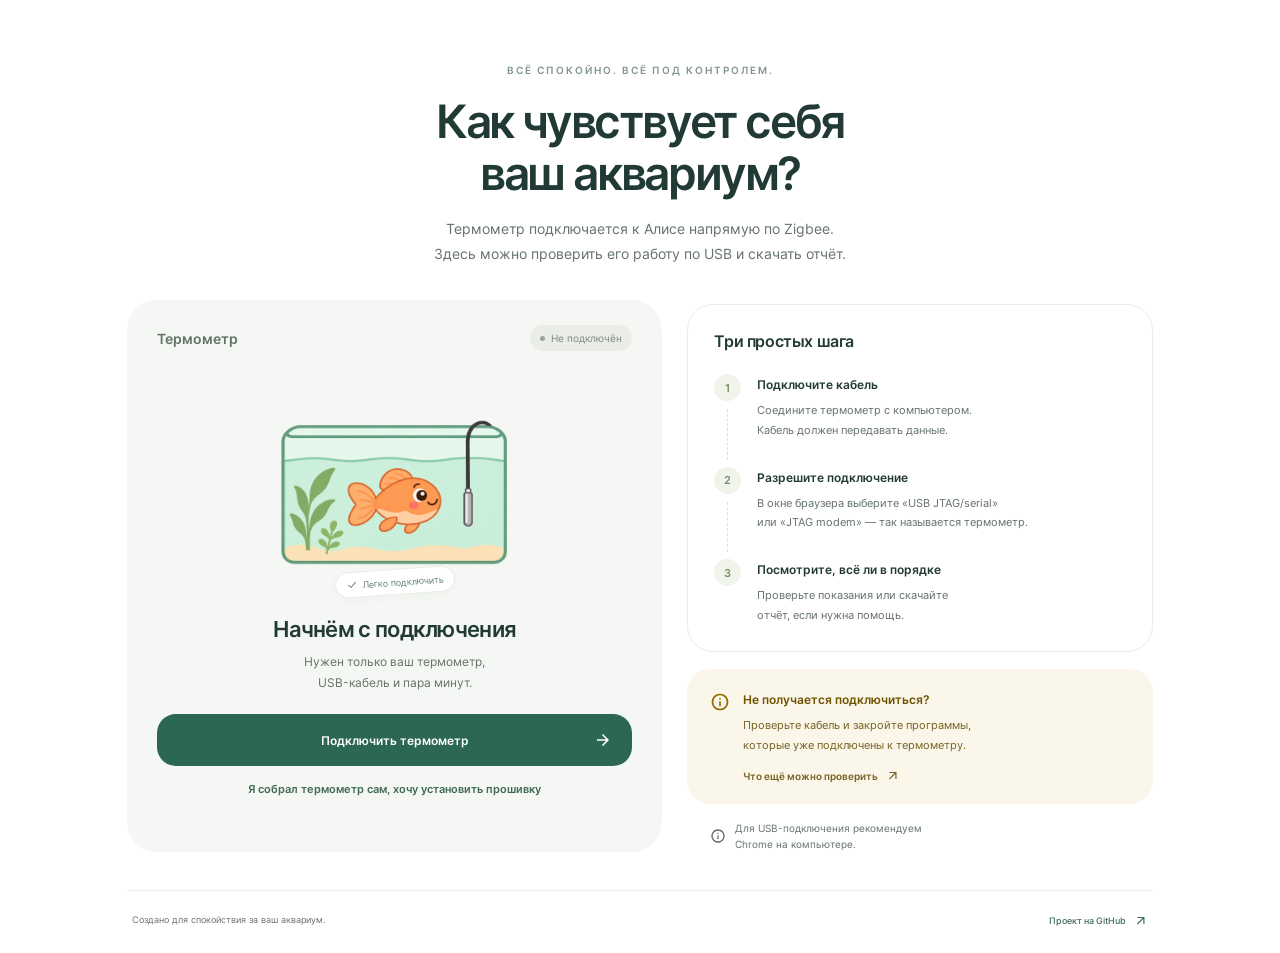
==== web/index.html @ 76255d21 "fix update detect" ====
<!doctype html>
<html lang="ru"><head><meta charset="utf-8"><meta name="viewport" content="width=device-width,initial-scale=1"><meta name="color-scheme" content="light"><title>Аквариум · Диагностика термометра</title><link rel="stylesheet" href="styles.css?v=connection-feedback-2"><link rel="icon" href="assets/favicon.svg" type="image/svg+xml"></head>
<body>
<svg class="symbols" aria-hidden="true" xmlns="http://www.w3.org/2000/svg"><defs><symbol id="check" viewBox="0 -960 960 960"><path d="M382-240 154-468l57-57 171 171 367-367 57 57-424 424Z"/></symbol><symbol id="arrow" viewBox="0 -960 960 960"><path d="m480-160-57-56 224-224H160v-80h487L423-744l57-56 320 320-320 320Z"/></symbol><symbol id="chevron" viewBox="0 -960 960 960"><path d="M504-480 320-664l56-56 240 240-240 240-56-56 184-184Z"/></symbol><symbol id="download" viewBox="0 -960 960 960"><path d="M480-320 280-520l56-58 104 104v-326h80v326l104-104 56 58-200 200ZM240-160q-33 0-56.5-23.5T160-240v-120h80v120h480v-120h80v120q0 33-23.5 56.5T720-160H240Z"/></symbol><symbol id="close" viewBox="0 -960 960 960"><path d="m256-200-56-56 224-224-224-224 56-56 224 224 224-224 56 56-224 224 224 224-56 56-224-224-224 224Z"/></symbol><symbol id="north-east" viewBox="0 -960 960 960"><path d="M256-240 200-296l384-384H240v-80h480v480h-80v-344L256-240Z"/></symbol><symbol id="info" viewBox="0 -960 960 960"><path d="M440-280h80v-240h-80v240Zm40-320q17 0 28.5-11.5T520-640q0-17-11.5-28.5T480-680q-17 0-28.5 11.5T440-640q0 17 11.5 28.5T480-600Zm0 520q-83 0-156-31.5T197-197q-54-54-85.5-127T80-480q0-83 31.5-156T197-763q54-54 127-85.5T480-880q83 0 156 31.5T763-763q54 54 85.5 127T880-480q0 83-31.5 156T763-197q-54 54-127 85.5T480-80Zm0-80q134 0 227-93t93-227q0-134-93-227t-227-93q-134 0-227 93t-93 227q0 134 93 227t227 93Zm0-320Z"/></symbol><symbol id="usb" viewBox="0 -960 960 960"><path d="M440-80v-212q-52-14-86-56t-34-96v-116h-40v-120h120v120h-40v116q0 36 22 64t58 40v-380h-80l120-160 120 160h-80v260q36-12 58-40t22-64v-36q-18-11-29-29t-11-39q0-33 23.5-56.5T640-728q33 0 56.5 23.5T720-648q0 21-11 39t-29 29v36q0 54-34 96t-86 56v312h-120Z"/></symbol><symbol id="usb-horizontal" viewBox="0 -960 960 960"><path d="M280-240q-33 0-56.5-23.5T200-320q0-22 11-40t29-29v-51H120v-80h120v-51q-18-11-29-29t-11-40q0-33 23.5-56.5T280-720q33 0 56.5 23.5T360-640q0 22-11 40t-29 29v51h240v-120H440v-80h160q17 0 28.5 11.5T640-680v160h120v-80l160 120-160 120v-80H440v120q0 17-11.5 28.5T400-280h-51q-11 18-29 29t-40 11Z"/></symbol></defs></svg>

<main>
<div class="intro"><div class="eyebrow">ВСЁ СПОКОЙНО. ВСЁ ПОД КОНТРОЛЕМ.</div><h1>Как чувствует себя<br>ваш аквариум?</h1><p>Термометр подключается к Алисе напрямую по Zigbee.<br class="desktop"> Здесь можно проверить его работу по USB и скачать отчёт.</p></div>
<div class="workspace">
<section class="device-card" aria-labelledby="card-title"><div class="card-top"><div class="device-heading"><span class="section-label" id="card-title">Термометр</span><button type="button" class="settings-trigger" id="settings-open" aria-label="Настройки термометра" title="Настройки термометра" hidden><svg xmlns="http://www.w3.org/2000/svg" viewBox="0 0 24 24" fill="currentColor" aria-hidden="true"><path d="M19.14 12.94c.04-.3.06-.61.06-.94s-.02-.64-.07-.94l2.03-1.58a.49.49 0 0 0 .12-.61l-1.92-3.32a.488.488 0 0 0-.59-.22l-2.39.96c-.5-.38-1.03-.7-1.62-.94L14.4 2.81a.484.484 0 0 0-.48-.41h-3.84c-.24 0-.43.17-.47.41l-.36 2.54c-.59.24-1.13.57-1.62.94l-2.39-.96c-.22-.08-.47 0-.59.22L2.74 8.87c-.12.21-.08.47.12.61l2.03 1.58c-.05.3-.09.62-.09.94s.02.64.07.94l-2.03 1.58a.49.49 0 0 0-.12.61l1.92 3.32c.12.22.37.29.59.22l2.39-.96c.5.38 1.03.7 1.62.94l.36 2.54c.05.24.24.41.48.41h3.84c.24 0 .44-.17.47-.41l.36-2.54c.59-.24 1.13-.56 1.62-.94l2.39.96c.22.08.47 0 .59-.22l1.92-3.32c.12-.22.07-.47-.12-.61l-2.01-1.58zM12 15.6c-1.98 0-3.6-1.62-3.6-3.6s1.62-3.6 3.6-3.6 3.6 1.62 3.6 3.6-1.62 3.6-3.6 3.6z"/></svg></button></div><span class="status-pill" id="status-pill"><i></i><span>Не подключён</span></span></div>
<div id="disconnected-view"><div class="aquarium-art" aria-hidden="true"><img class="aquarium-image" src="assets/aquarium-illustration-flat.png" alt="" width="1536" height="1024"><span class="art-tag"><svg><use href="#check"/></svg> Легко подключить</span></div><h2>Начнём с подключения</h2><p class="card-description">Нужен только ваш термометр,<br>USB-кабель и пара минут.</p><button class="primary" id="connect"><span>Подключить термометр</span><svg class="arrow"><use href="#arrow"/></svg></button><button class="text-button install-entry" id="install-open" type="button">Я собрал термометр сам, хочу установить прошивку</button></div>
<div id="connected-view" hidden><div class="reading"><span class="reading-label">Температура воды</span><div class="temperature"><span id="temperature">—</span><span class="unit">°C</span></div><span class="reading-caption" id="reading-caption">Последнее измерение · только что</span></div><div class="health-box" id="health-box"><span class="health-icon"><svg><use href="#check"/></svg></span><div><strong id="health-title">Термометр работает нормально</strong><p id="health-text">Щуп передаёт показания без ошибок.</p></div></div><div class="metrics"><div><span>Время работы</span><strong id="uptime">—</strong></div><div><span>Версия прошивки</span><div class="firmware-inline"><strong id="firmware">—</strong><span id="update-card" hidden><span class="firmware-divider" aria-hidden="true">·</span><button type="button" id="update-open">Обновить</button></span></div></div><div><span>Ошибки чтения</span><strong id="error-count">0</strong></div></div><button class="primary report" id="download"><svg><use href="#download"/></svg>Скачать отчёт для поддержки</button><button class="disconnect" id="disconnect">Отключить термометр</button></div>
</section>
<aside><section class="guide"><div class="guide-head"><h2>Три простых шага</h2></div><ol><li><span class="step">1</span><div><h3>Подключите кабель</h3><p>Соедините термометр с компьютером.<br>Кабель должен передавать данные.</p></div></li><li><span class="step">2</span><div><h3>Разрешите подключение</h3><p>В окне браузера выберите «USB JTAG/serial»<br>или «JTAG modem» — так называется термометр.</p></div></li><li><span class="step">3</span><div><h3>Посмотрите, всё ли в порядке</h3><p>Проверьте показания или скачайте<br>отчёт, если нужна помощь.</p></div></li></ol></section>
<section class="help-card browser-error" id="browser-error" role="alert" hidden><span class="help-symbol"><svg aria-hidden="true"><use href="#info"/></svg></span><div><h3>USB-подключение недоступно</h3><p>Этот браузер не поддерживает USB-подключение на этой странице. Рекомендуем использовать Chrome.</p></div></section><section class="help-card"><span class="help-symbol"><svg aria-hidden="true"><use href="#info"/></svg></span><div><h3>Не получается подключиться?</h3><p>Проверьте кабель и закройте программы,<br>которые уже подключены к термометру.</p><button class="text-button" id="help">Что ещё можно проверить <svg aria-hidden="true"><use href="#north-east"/></svg></button></div></section><div class="browser-note"><svg><use href="#info"/></svg><p>Для USB-подключения рекомендуем<br>Chrome на компьютере.</p></div></aside>
</div>
<details class="technical" id="technical" hidden><summary><svg><use href="#chevron"/></svg><span>Технические подробности</span><span class="summary-meta">Журнал и сведения об устройстве</span></summary><div class="technical-body"><div class="log-header"><span>Последние события</span><button id="clear-log">Очистить экран</button></div><pre id="log" tabindex="0">Подключите термометр, чтобы увидеть события.</pre><p>В памяти термометра хранятся последние 64 события. После перезапуска журнал очищается.</p></div></details>

<dialog id="install-dialog" class="settings-dialog flash-dialog" aria-labelledby="install-title"><header class="flash-header"><button type="button" id="install-close" class="settings-close" aria-label="Закрыть">×</button><h2 id="install-title">Установка прошивки</h2></header><section class="install-body"><p id="install-explanation"></p><select hidden id="install-mode"><option value="update">Обновить термометр</option><option value="initial">Первая установка</option></select><div id="install-warning" hidden><figure class="flash-wiring"><figcaption><span>01</span><div><h3>Проверьте подключение</h3><p>USB-разъём сверху. Показаны контакты, которые использует проект.</p></div></figcaption><img class="wiring-preview" src="assets/wiring-install.svg?v=2" alt="ESP32-C6 SuperMini: DS18B20 DATA к GPIO4, VDD к 3V3, GND к GND; резистор 4,7 кОм между DATA и 3V3. Встроенные индикаторы: синий GPIO15, RGB GPIO8. BOOT GPIO9."><p class="wiring-caption">Индикаторы уже находятся на плате — подключать их отдельно не нужно.</p></figure><section class="flash-confirm"><div class="flash-section-title"><span>02</span><h3>Всё готово к установке?</h3></div><div class="install-checklist"><label><input type="checkbox" class="assembly-check"><span><strong>Подходящая плата</strong><small>ESP32-C6 SuperMini · синий GPIO15 · RGB GPIO8 · BOOT GPIO9</small></span></label><label><input type="checkbox" class="assembly-check"><span><strong>Щуп подключён по схеме</strong><small>Питание 3,3 В, общий GND и данные на GPIO4</small></span></label><label><input type="checkbox" class="assembly-check"><span><strong>Резистор на месте</strong><small>4,7 кОм между DATA и 3V3</small></span></label></div><label class="flash-consent"><input id="install-consent" type="checkbox"><span><strong>Разрешаю очистить плату</strong><small>Прежняя прошивка, настройки и Zigbee-привязка будут удалены.</small></span></label></section></div><section class="flash-process" aria-label="Ход установки"><div class="flash-process-top"><span class="flash-process-icon" aria-hidden="true">↗</span><h3>Подключение и запись</h3><span id="install-percent">0%</span></div><progress id="install-progress" max="100" value="0"></progress><p id="install-status" role="status" aria-live="polite">Выберите плату в следующем окне. Во время записи не отключайте USB.</p></section><details class="flash-help"><summary>Плата не подключается?</summary><p>Нужен USB-кабель с передачей данных. Закройте монитор VS Code. Если плата не отвечает, удерживайте BOOT, нажмите и отпустите RESET, отпустите BOOT и повторите подключение.</p></details></section><div class="flash-actions"><span>USB · ESP32-C6</span><button class="primary" id="install-start">Выбрать плату и продолжить</button></div></dialog></main>
<footer><span>Создано для спокойствия за ваш аквариум.</span><a class="footer-github" href="https://github.com/rualone/alice-zigbee-aquarium-thermometer-esp32-c6" target="_blank" rel="noopener noreferrer">Проект на GitHub <svg aria-hidden="true"><use href="#north-east"/></svg></a></footer>
<dialog id="settings-panel" class="settings-dialog" aria-labelledby="settings-title"><button type="button" class="settings-close" id="settings-close" aria-label="Закрыть настройки">×</button><h2 id="settings-title">Настройки термометра</h2><p class="settings-intro">Настройки сохраняются после отключения питания и обновления прошивки</p><form id="settings-form"><div class="settings-grid">
<label class="brightness-field">Яркость индикатора<input id="setting-brightness" type="range" min="0" max="4" step="1" value="1" aria-describedby="brightness-description"><output id="brightness-description" for="setting-brightness">Минимальная</output><small>Уровень яркости цветного индикатора на плате.</small></label>
<label class="setting-slider">Интервал измерений<input id="setting-sample" type="range" min="0" max="4" step="1" value="1" aria-describedby="sample-description"><output id="sample-description" for="setting-sample">—</output><small>Как часто термометр проверяет температуру воды.</small></label>
<label class="setting-slider">Период отправки<input id="setting-report" type="range" min="0" max="3" step="1" value="1" aria-describedby="report-description"><output id="report-description" for="setting-report">—</output><small>Даже если температура не меняется.</small></label>
<label class="setting-slider">Порог изменения<input id="setting-delta" type="range" min="0" max="3" step="1" value="1" aria-describedby="delta-description"><output id="delta-description" for="setting-delta">—</output><small>Отправлять раньше, если вода нагрелась или остыла на это значение.</small></label>
<section class="calibration" id="calibration" hidden aria-labelledby="calibration-title"><h3 id="calibration-title">Контрольная температура</h3><div class="calibration-stepper"><button type="button" id="calibration-minus" aria-label="Уменьшить на 0,1 градуса">−</button><output id="calibration-reference" aria-live="polite">—</output><button type="button" id="calibration-plus" aria-label="Увеличить на 0,1 градуса">+</button></div><output id="calibration-offset" aria-live="polite">0,0 °C</output><p class="calibration-description">Укажите показание контрольного термометра. Поправка рассчитывается автоматически.</p><p id="calibration-unavailable" hidden>Нет свежего показания щупа. Закройте настройки и откройте их после восстановления измерений.</p></section></div><button class="primary" id="settings-save" type="submit">Сохранить настройки</button></form></dialog>
<dialog id="help-dialog"><button class="dialog-close" aria-label="Закрыть"><svg aria-hidden="true"><use href="#close"/></svg></button><span class="small-icon"><svg><use href="#usb"/></svg></span><h2>Если термометр не находится</h2><p>Подключение доступно в поддерживаемом браузере по USB. Потребуется прошивка с USB-диагностикой. Разрешите доступ только к своему термометру.</p><ol><li>Используйте кабель с передачей данных.</li><li>Закройте монитор порта в VS Code и другие программы диагностики.</li><li>Попробуйте Chrome на компьютере и другой USB-порт.</li></ol><button class="primary dialog-done">Понятно</button></dialog>
<div id="toast" class="toast" role="status" aria-live="polite"></div><script type="module" src="app.js?v=release-04-update-check-1"></script><script type="module" src="installer.js?v=release-04"></script></body></html>
---- web/styles.css ----
@font-face {
  font-family:Inter;
  src:url(assets/fonts/Inter-Regular.otf) format("opentype");
  font-style:normal;
  font-weight:400;
  font-display:swap;
}
@font-face {
  font-family:Inter;
  src:url(assets/fonts/Inter-Medium.otf) format("opentype");
  font-style:normal;
  font-weight:500;
  font-display:swap;
}
@font-face {
  font-family:Inter;
  src:url(assets/fonts/Inter-SemiBold.otf) format("opentype");
  font-style:normal;
  font-weight:600;
  font-display:swap;
}
@font-face {
  font-family:Inter;
  src:url(assets/fonts/Inter-Bold.otf) format("opentype");
  font-style:normal;
  font-weight:700;
  font-display:swap;
}
* {
  box-sizing:border-box;
}
body {
  margin:0;
  background:#fff;
  color:#213a36;
  font-family:Inter,Arial,sans-serif;
  -webkit-font-smoothing:antialiased;
}
button,a {
  -webkit-tap-highlight-color:transparent;
}
button {
  font:inherit;
  cursor:pointer;
}
button:focus-visible,a:focus-visible,summary:focus-visible {
  outline:3px solid #d39b48;
  outline-offset:5px;
}
a {
  color:inherit;
  text-decoration:none;
}
svg {
  width:24px;
  height:24px;
  fill:none;
  stroke:currentColor;
  stroke-width:1.7;
  stroke-linecap:round;
  stroke-linejoin:round;
}
.symbols {
  position:absolute;
  width:0;
  height:0;
  overflow:hidden;
}
main {
  max-width:1090px;
  padding:0 32px;
  margin:0 auto;
}
.intro {
  padding:36px 0 34px;
  text-align:center;
}
.eyebrow {
  font-size:10px;
  letter-spacing:2px;
  font-weight:600;
  color:#81978b;
}
h1 {
  font-size:46px;
  line-height:1.13;
  letter-spacing:-2.2px;
  font-weight:600;
  margin:20px 0 16px;
}
.intro>p {
  font-size:14px;
  color:#7c8881;
  line-height:1.8;
  margin:0;
}
.workspace {
  display:grid;
  grid-template-columns:1.15fr 1fr;
  gap:25px;
}
.device-card {
  background:#f5f7f4;
  border-radius:30px;
  padding:25px 30px 22px;
  min-height:483px;
  position:relative;
}
.card-top {
  display:flex;
  align-items:center;
  justify-content:space-between;
  gap:10px;
}
.section-label {
  font-size:9px;
  letter-spacing:1.6px;
  font-weight:650;
  color:#7c8d81;
}
.status-pill {
  font-size:10px;
  display:flex;
  align-items:center;
  gap:6px;
  color:#7e897f;
  background:#e9ede6;
  padding:7px 10px;
  border-radius:20px;
  white-space:nowrap;
}
.status-pill i {
  width:5px;
  height:5px;
  border-radius:50%;
  background:#9ba596;
}
.status-pill.connected {
  background:#dfede3;
  color:#377453;
}
.status-pill.connected i {
  background:#4f9367;
}
.status-pill.error {
  background:#f6e3db;
  color:#9e5239;
}
.status-pill.error i {
  background:#bd694c;
}
.aquarium-art {
  height:207px;
  position:relative;
  display:grid;
  place-items:center;
  margin-top:3px;
}
.art-tag {
  position:absolute;
  bottom:4px;
  left:50%;
  transform:translateX(-50%) rotate(-4deg);
  background:white;
  border:1px solid #e8eee5;
  border-radius:30px;
  padding:6px 10px;
  display:flex;
  align-items:center;
  gap:5px;
  color:#62836c;
  font-size:9px;
  z-index:2;
  box-shadow:0 3px 10px #47604108;
}
.art-tag svg {
  width:12px;
  height:12px;
}
.device-card h2 {
  font-size:22px;
  letter-spacing:-.7px;
  margin:21px 0 9px;
  text-align:center;
  font-weight:600;
}
.card-description {
  text-align:center;
  font-size:12px;
  line-height:1.75;
  color:#899086;
  margin:0 0 21px;
}
.primary {
  border:0;
  background:#2c6655;
  color:#fff;
  border-radius:19px;
  width:100%;
  padding:17px 20px;
  display:flex;
  align-items:center;
  justify-content:center;
  gap:10px;
  font-size:12px;
  font-weight:550;
  min-height:52px;
  transition:background .2s,transform .2s;
}
.primary:hover {
  background:#204e40;
  transform:translateY(-1px);
}
.primary svg {
  width:18px;
  height:18px;
}
.primary .arrow {
  margin-left:auto;
}
.primary#connect {
  justify-content:flex-start;
}
.primary#connect>span {
  margin:auto;
}
.privacy-note {
  font-size:9px;
  text-align:center;
  color:#879184;
  display:flex;
  justify-content:center;
  align-items:center;
  gap:5px;
  margin:12px 0 0;
}
.privacy-note svg {
  width:12px;
  height:12px;
}
aside {
  padding-top:4px;
}
.guide {
  border:1px solid #e9ede7;
  border-radius:26px;
  padding:26px;
}
.guide-head {
  display:flex;
  align-items:center;
  gap:11px;
}
.small-icon {
  display:inline-grid;
  place-items:center;
  width:34px;
  height:34px;
  background:#eef3e9;
  border-radius:12px;
  color:#688261;
}
.small-icon svg {
  width:19px;
  height:19px;
}
.guide h2 {
  font-size:16px;
  font-weight:600;
  letter-spacing:-.4px;
  margin:0;
}
.guide ol {
  list-style:none;
  margin:23px 0 0;
  padding:0;
}
.guide li {
  display:flex;
  gap:16px;
  position:relative;
  padding-bottom:26px;
}
.guide li:last-child {
  padding-bottom:0;
}
.guide li:not(:last-child):after {
  content:"";
  position:absolute;
  left:13px;
  top:35px;
  bottom:7px;
  border-left:1px dashed #dce3d8;
}
.step {
  background:#f1f4eb;
  color:#7a8f69;
  flex-shrink:0;
  width:27px;
  height:27px;
  border-radius:50%;
  display:grid;
  place-items:center;
  font-size:11px;
  font-weight:600;
}
h3 {
  font-size:12px;
  font-weight:600;
  margin:3px 0 7px;
  line-height:1.4;
}
.guide p,.help-card p {
  font-size:11px;
  line-height:1.8;
  color:#92988e;
  margin:0;
}
.help-card {
  display:flex;
  gap:13px;
  margin-top:17px;
  background:#faf8f1;
  border-radius:23px;
  padding:20px 23px;
}
.help-symbol {
  color:#a79160;
  border:1px solid #c2b494;
  width:19px;
  height:19px;
  border-radius:50%;
  display:grid;
  place-items:center;
  font-size:12px;
  flex-shrink:0;
  margin-top:3px;
}
.help-card h3 {
  color:#7b6c4f;
}
.help-card p {
  color:#a2967d;
}
.text-button {
  padding:0;
  background:none;
  border:none;
  color:#8a7752;
  font-size:10px;
  font-weight:600;
  margin-top:13px;
}
.text-button span {
  margin-left:8px;
}
.browser-note {
  display:flex;
  align-items:center;
  gap:9px;
  margin:16px 23px 0;
  color:#98a097;
}
.browser-note svg {
  width:16px;
  height:16px;
  flex-shrink:0;
}
.browser-note p {
  font-size:10px;
  line-height:1.6;
  margin:0;
}
.technical {
  margin-top:22px;
  border:1px solid #e9ede7;
  border-radius:18px;
  background:white;
}
.technical summary {
  cursor:pointer;
  padding:19px 21px;
  display:flex;
  align-items:center;
  gap:11px;
  font-size:11px;
  font-weight:550;
  list-style:none;
}
.technical summary::-webkit-details-marker {
  display:none;
}
.technical summary svg {
  width:15px;
  height:15px;
  color:#8e9c8b;
  transition:transform .2s;
}
.technical[open] summary svg {
  transform:rotate(90deg);
}
.summary-meta {
  margin-left:auto;
  font-size:10px;
  color:#a0a69c;
  font-weight:400;
}
.technical-body {
  padding:0 24px 20px;
}
.log-header {
  display:flex;
  justify-content:space-between;
  font-size:11px;
  padding:14px 0;
}
.log-header button {
  background:none;
  border:0;
  color:#47735e;
  font-size:11px;
}
pre {
  white-space:pre-wrap;
  overflow-wrap:anywhere;
  max-height:220px;
  overflow:auto;
  background:#f5f7f4;
  border-radius:12px;
  padding:18px;
  font-size:11px;
  line-height:1.9;
  color:#5e7469;
}
.technical-body>p {
  font-size:10px;
  color:#89978b;
}
footer {
  max-width:1026px;
  margin:38px auto 0;
  padding:23px 5px 25px;
  border-top:1px solid #edf0ea;
  display:flex;
  justify-content:space-between;
  color:#a0a79c;
  font-size:9px;
}
[hidden] {
  display:none!important;
}
.reading {
  text-align:center;
  padding:39px 0 28px;
}
.reading-label {
  font-size:12px;
  color:#81917e;
}
.temperature {
  font-size:91px;
  line-height:1.25;
  letter-spacing:-6px;
  font-weight:650;
  display:flex;
  justify-content:center;
  gap:9px;
  align-items:baseline;
}
.unit {
  font-size:35px;
  font-weight:450;
  letter-spacing:-1px;
  color:#78907e;
}
.reading-caption {
  font-size:10px;
  color:#9aa393;
}
.health-box {
  display:flex;
  align-items:center;
  gap:12px;
  background:#e7eee3;
  border-radius:18px;
  padding:17px 16px;
}
.health-icon {
  display:grid;
  place-items:center;
  width:30px;
  height:30px;
  flex-shrink:0;
  border-radius:50%;
  background:#d6e6d1;
  color:#56814f;
}
.health-icon svg {
  width:18px;
  height:18px;
}
.health-box strong {
  font-size:11px;
  font-weight:600;
}
.health-box p {
  font-size:10px;
  color:#85977c;
  margin:6px 0 0;
  line-height:1.6;
}
.health-box.error {
  background:#faeae2;
}
.health-box.error .health-icon {
  background:#f2d5c7;
  color:#a55a3e;
}
.health-box.error strong {
  color:#96543d;
}
.health-box.error p {
  color:#a77660;
}
.metrics {
  display:flex;
  justify-content:space-between;
  padding:23px 2px;
  gap:10px;
}
.metrics span {
  display:block;
  font-size:9px;
  color:#98a18f;
}
.metrics strong {
  display:block;
  font-size:12px;
  font-weight:550;
  margin-top:7px;
}
.report {
  font-size:11px;
  padding:15px;
}
.disconnect {
  display:block;
  border:none;
  background:none;
  color:#87947f;
  font-size:10px;
  padding:13px;
  margin:0 auto;
}
dialog {
  border:1px solid #e4eae0;
  border-radius:28px;
  padding:32px;
  max-width:460px;
  width:calc(100% - 32px);
  color:#294239;
  font-family:inherit;
  box-shadow:0 24px 90px #1b3b3026;
}
dialog::backdrop {
  background:#15392a44;
  backdrop-filter:blur(5px);
}
dialog h2 {
  font-size:23px;
  letter-spacing:-.7px;
}
dialog p,dialog li {
  font-size:13px;
  line-height:1.8;
  color:#788779;
}
dialog ol {
  padding-left:20px;
}
.dialog-close {
  position:absolute;
  right:20px;
  top:14px;
  border:0;
  background:none;
  font-size:25px;
  color:#819180;
}
.dialog-done {
  margin-top:22px;
}
.toast {
  position:fixed;
  bottom:25px;
  left:50%;
  transform:translate(-50%,20px);
  background:#294b3e;
  color:#fff;
  border-radius:16px;
  padding:14px 22px;
  font-size:12px;
  opacity:0;
  pointer-events:none;
  transition:.25s;
  max-width:90%;
  z-index:10;
}
.toast.show {
  opacity:1;
  transform:translate(-50%,0);
}
@media(min-width:1500px) {
  .intro {
    padding-top:50px;
  }
}
@media(max-width:720px) {
  main {
    padding:0 20px;
  }
  .intro {
    padding:24px 0 28px;
  }
  h1 {
    font-size:36px;
    letter-spacing:-1.6px;
  }
  .eyebrow {
    font-size:8px;
    letter-spacing:1.4px;
  }
  .intro>p {
    font-size:12px;
  }
  .workspace {
    grid-template-columns:1fr;
    gap:20px;
  }
  .device-card {
    padding:22px 24px;
    min-height:0;
  }
  .guide {
    padding:24px;
  }
  .guide ol {
    margin-top:21px;
  }
  .guide li {
    padding-bottom:22px;
  }
  .guide p,.help-card p {
    font-size:12px;
  }
  .guide h3,.help-card h3 {
    font-size:13px;
  }
  .browser-note {
    margin-bottom:4px;
  }
  .summary-meta {
    display:none;
  }
  footer {
    margin:26px 20px 0;
    gap:16px;
    line-height:1.8;
    flex-direction:column;
    padding:20px 0;
  }
  .temperature {
    font-size:82px;
  }
  .desktop {
    display:none;
  }
}
@media(prefers-reduced-motion:reduce) {
  *,*:before,*:after {
    transition:none!important;
    animation:none!important;
  }
}
/* Keep supporting text readable on the white and tinted surfaces. */
.intro>p,.card-description,.guide p,.browser-note,.browser-note p,.privacy-note,.reading-label,.reading-caption,.metrics span,.summary-meta,.demo-bar>span,.repo-link,.disconnect,footer {
  color:#647268;
}
.help-card p {
  color:#796d55;
}
.health-box p {
  color:#57704e;
}
.section-label {
  color:#617363;
}
.intro {
  padding-top:64px;
}
.footer-github {
  color:#416956;
  font-weight:500;
}
.footer-github:hover {
  text-decoration:underline;
}
.footer-github span {
  margin-left:8px;
}
@media(max-width:720px) {
  .intro {
    padding-top:40px;
  }
}
/* Local Material Symbols Outlined SVGs. Aquarium artwork remains an illustration. */
svg {
  fill:currentColor;
  stroke:none;
}
.primary#connect {
  position:relative;
  justify-content:center;
  padding-left:48px;
  padding-right:48px;
}
.primary#connect>span {
  margin:0;
  text-align:center;
}
.primary#connect .arrow {
  position:absolute;
  right:20px;
  margin:0;
}
.help-symbol {
  border:0;
  width:20px;
  height:20px;
}
.help-symbol svg {
  width:20px;
  height:20px;
}
.text-button,.footer-github {
  display:inline-flex;
  align-items:center;
  gap:8px;
}
.text-button svg,.footer-github svg {
  width:14px;
  height:14px;
  flex-shrink:0;
}
.dialog-close svg {
  width:24px;
  height:24px;
}
.aquarium-image {
  display:block;
  width:100%;
  height:207px;
  object-fit:contain;
  mix-blend-mode:multiply;
}
.aquarium-art {
  isolation:isolate;
}
.art-tag {
  bottom:0;
}
.aquarium-image {
  mix-blend-mode:normal;
}
.connection-notice {
  padding:16px 20px;
  background:#faf3e9;
  border-radius:16px;
  color:#755b36;
  font-size:13px;
  line-height:1.7;
  margin:0 0 22px;
}
.primary:disabled {
  background:#89978d;
  cursor:not-allowed;
  transform:none;
}
.metrics strong {
  overflow-wrap:anywhere;
}
/* Center the disconnected content in the space below the status row. */
.device-card {
  display:flex;
  flex-direction:column;
}
.card-top {
  flex-shrink:0;
}
#disconnected-view {
  flex:1;
  display:flex;
  flex-direction:column;
  justify-content:center;
  padding-top:12px;
  padding-bottom:12px;
}
#disconnected-view .aquarium-art {
  flex-shrink:0;
}
/* Device heading and settings dialog */
.device-heading {
  display:flex;
  align-items:center;
  gap:8px;
}
.device-heading .section-label {
  text-transform:none;
  letter-spacing:0;
  font-size:14px;
  font-weight:600;
}
.settings-trigger {
  display:grid;
  place-items:center;
  width:36px;
  height:36px;
  border:0;
  border-radius:50%;
  background:transparent;
  color:#577464;
  cursor:pointer;
}
.settings-trigger:hover {
  background:#dce9df;
}
.settings-trigger svg {
  width:22px;
  height:22px;
}
.settings-trigger:focus-visible,.settings-close:focus-visible {
  outline:3px solid #527d64;
  outline-offset:3px;
}
.settings-dialog {
  box-sizing:border-box;
  max-width:620px;
  max-height:90dvh;
  overflow:auto;
  padding:36px;
  border:0;
  border-radius:32px;
  background:#f4f8f2;
}
.settings-close {
  position:absolute;
  right:20px;
  top:18px;
  width:40px;
  height:40px;
  border:0;
  border-radius:50%;
  background:#e4ede3;
  color:#365b46;
  font-size:28px;
  cursor:pointer;
}
.settings-dialog h2 {
  margin:0 36px 12px 0;
  font-size:28px;
  line-height:1.2;
}
.settings-intro {
  margin-bottom:26px;
}
.settings-dialog .primary {
  margin-top:8px;
}
.settings-dialog .primary:disabled {
  background:#dce3db;
  color:#8a958b;
  cursor:default;
  box-shadow:none;
  opacity:1;
}
/* Shared card geometry */
.settings-dialog .settings-grid {
  display:grid;
  grid-template-columns:repeat(auto-fit,minmax(210px,1fr));
  align-items:stretch;
  grid-auto-rows:auto;
  gap:16px;
  margin-bottom:20px;
}
.settings-dialog .settings-grid>label,.settings-dialog .settings-grid>.calibration {
  display:grid;
  grid-template-columns:minmax(0,1fr);
  grid-template-rows:24px 48px 24px auto;
  justify-content:stretch;
  justify-items:stretch;
  align-content:start;
  align-items:start;
  gap:8px;
  box-sizing:border-box;
  padding:16px;
  margin:0;
  line-height:24px;
  font-size:13px;
  font-weight:500;
  border-radius:20px;
  background:#e8efe5;
  min-width:0;
}
.settings-dialog .settings-grid>.brightness-field {
  grid-column:1/-1;
  align-self:start;
  height:auto;
}
.settings-dialog .settings-grid>label>output,.settings-dialog .settings-grid>.calibration>#calibration-offset {
  display:block;
  grid-row:3;
  margin:0;
  padding:0;
  line-height:24px;
  font-size:13px;
  font-weight:600;
  color:#42654f;
}
.settings-dialog .settings-grid>label>small,.settings-dialog .settings-grid>.calibration p {
  display:block;
  margin:0;
  padding:0;
  font-size:11px;
  line-height:18px;
  font-weight:400;
  color:#657b68;
}
.settings-dialog .settings-grid>label>small,.settings-dialog .settings-grid>.calibration>.calibration-description {
  grid-row:4;
}
/* Stepped sliders;
tick positions are calculated from the thumb radius in app.js. */
.settings-dialog .settings-grid>label>input[type=range] {
  appearance:none;
  -webkit-appearance:none;
  display:block;
  grid-row:2;
  grid-column:1/-1;
  align-self:center;
  justify-self:stretch;
  box-sizing:border-box;
  min-width:0;
  width:100%;
  max-width:none;
  height:28px;
  min-height:28px;
  margin:0;
  padding:0;
  border:0;
  border-radius:16px;
  background-color:#cbdccc;
  color:#294239;
  accent-color:#3f7055;
  cursor:pointer;
}
.settings-dialog input[type=range]::-webkit-slider-thumb {
  appearance:none;
  -webkit-appearance:none;
  width:36px;
  height:36px;
  border:0;
  border-radius:50%;
  background:#315e46;
  box-shadow:none;
}
.settings-dialog input[type=range]::-moz-range-thumb {
  box-sizing:border-box;
  width:36px;
  height:36px;
  border:0;
  border-radius:50%;
  background:#315e46;
  box-shadow:none;
}
.settings-dialog input[type=range]:focus-visible {
  outline:3px solid #729b7f;
  outline-offset:8px;
}
/* Reference thermometer */
.settings-dialog .settings-grid>.calibration h3 {
  margin:0;
  padding:0;
  font-size:13px;
  line-height:24px;
  font-weight:500;
}
.settings-dialog .settings-grid>.calibration .calibration-stepper {
  display:flex;
  align-items:center;
  justify-content:space-between;
  align-self:center;
  width:100%;
  max-width:none;
  gap:8px;
}
.settings-dialog .settings-grid>.calibration .calibration-stepper output {
  font-size:20px;
  font-weight:600;
  white-space:nowrap;
}
.settings-dialog .settings-grid>.calibration .calibration-stepper button {
  flex-shrink:0;
  width:36px;
  height:36px;
  border:0;
  border-radius:50%;
  background:#315e46;
  color:white;
  font:inherit;
  font-size:22px;
  cursor:pointer;
}
.calibration button:disabled {
  opacity:.4;
  cursor:default;
}
.calibration-stepper button:focus-visible {
  outline:3px solid #729b7f;
  outline-offset:3px;
}
@media(max-width:480px) {
  .settings-dialog {
    padding:26px 20px;
    border-radius:28px;
  }
  .settings-dialog .settings-grid {
    grid-template-columns:1fr;
  }
  .settings-dialog h2 {
    font-size:25px;
  }
}


/* Browser firmware installation */
.install-entry{align-self:center;margin:16px 0 0;color:#416956;font-size:11px}
.firmware-value{display:flex;align-items:center;gap:4px}.firmware-value .settings-trigger{width:30px;height:30px}
#install-dialog{max-width:780px;padding:0;border-radius:32px;background:#f8faf6;overflow:auto;scrollbar-width:thin}
.flash-header{display:block;position:relative;padding:28px 32px 20px;margin:0;max-width:none}
.flash-symbol{display:grid;place-items:center;width:48px;height:48px;border-radius:18px;background:#dcebdc;color:#315e46;margin-bottom:18px}
.flash-symbol svg{width:26px;height:26px}
#install-dialog h2{font-size:28px;line-height:1.2;letter-spacing:-.8px;margin:0 44px 12px 0}
#install-dialog .flash-header p{font-size:13px;line-height:1.7;margin:0;max-width:590px;color:#65766b}
.install-body{display:flex;flex-direction:column;gap:16px;padding:0 32px 20px}
.flash-wiring{margin:0 0 18px;background:#eaf1e7;border-radius:24px;padding:20px}
.flash-wiring figcaption,.flash-section-title{display:flex;align-items:center;gap:12px}
.flash-wiring figcaption>span,.flash-section-title>span{display:grid;place-items:center;flex-shrink:0;width:32px;height:32px;border-radius:12px;background:#d2e3d1;color:#3d644a;font-size:11px;font-weight:600}
#install-dialog h3{font-size:14px;line-height:1.5;font-weight:600;margin:0}
#install-dialog figcaption p{font-size:11px;line-height:1.6;margin:4px 0 0;color:#627663}
.wiring-preview{display:block;width:100%;height:auto;margin:16px 0 8px}
#install-dialog .wiring-caption{font-size:11px;line-height:1.6;color:#627663;margin:0;text-align:center}
.flash-confirm{padding:4px 0 0}
.install-checklist{display:grid;gap:3px;margin:14px 0}
.install-checklist label,.flash-consent{display:flex;align-items:center;gap:14px;padding:14px 16px;border-radius:16px;background:#edf2e9;cursor:pointer}
.install-checklist label:hover{background:#e4eddf}
.install-checklist label:has(input:checked){background:#dfeedd}
#install-dialog input[type=checkbox]{appearance:none;-webkit-appearance:none;position:relative;flex-shrink:0;box-sizing:border-box;width:20px;height:20px;margin:0;border:2px solid #6e8072;border-radius:3px;background:transparent;display:grid;place-items:center;cursor:pointer;transition:background-color .15s,border-color .15s,box-shadow .15s}
#install-dialog input[type=checkbox]::after{content:"";display:block;width:14px;height:14px;background:white;mask:url("data:image/svg+xml,%3Csvg xmlns='http://www.w3.org/2000/svg' viewBox='0 0 24 24'%3E%3Cpath d='m9 16.17-4.17-4.17L3.41 13.41 9 19 21 7l-1.41-1.41z'/%3E%3C/svg%3E") center/contain no-repeat;opacity:0;transform:scale(.65);transition:opacity .12s,transform .16s}
#install-dialog input[type=checkbox]:checked{background:#315e46;border-color:#315e46}
#install-dialog input[type=checkbox]:checked::after{opacity:1;transform:scale(1)}
#install-dialog label:hover input[type=checkbox]{box-shadow:0 0 0 9px #315e4610}
#install-dialog input[type=checkbox]:focus-visible{outline:0;box-shadow:0 0 0 9px #315e4624}
#install-dialog input[type=checkbox]:disabled{opacity:.38;cursor:default}
#install-dialog label strong{display:block;font-size:12px;line-height:1.5;font-weight:600;color:#34513d}
#install-dialog label small{display:block;font-size:11px;line-height:1.6;color:#6b7b6c;margin-top:3px}
.flash-consent{background:#f4eadc;align-items:flex-start;margin-top:12px}
#install-dialog .flash-consent input{margin-top:3px}
#install-dialog .flash-consent strong{color:#715735}
.flash-process{padding:18px 20px;background:#e9f0e6;border-radius:22px}
.flash-process-top{display:flex;align-items:center;gap:9px;margin-bottom:14px}
.flash-process-icon{color:#426d50;font-size:20px}
#install-percent{margin-left:auto;font-size:12px;font-weight:600;color:#426d50}
#install-progress{display:block;appearance:none;width:100%;height:8px;border:0;border-radius:8px;overflow:hidden;background:#d4e0cf;accent-color:#416d50}
#install-progress::-webkit-progress-bar{background:#d4e0cf;border-radius:8px}
#install-progress::-webkit-progress-value{background:#416d50;border-radius:8px;transition:width .2s}
#install-progress::-moz-progress-bar{background:#416d50;border-radius:8px}
#install-dialog #install-status{font-size:12px;line-height:1.7;margin:12px 0 0;color:#536c58}
.flash-help{padding:0 4px;color:#65766b}
.flash-help summary{font-size:12px;cursor:pointer;padding:8px 0}
#install-dialog .flash-help p{font-size:12px;line-height:1.7;margin:8px 0}
.flash-actions{display:flex;align-items:center;gap:20px;position:sticky;bottom:0;padding:18px 32px 24px;border-top:1px solid #e4ebe0;background:#f8faf6}
.flash-actions>span{font-size:11px;color:#7a8a7c;white-space:nowrap}
#install-dialog .flash-actions .primary{margin:0 0 0 auto;width:auto;min-width:240px;border-radius:28px;min-height:52px;padding:16px 24px}
#install-dialog .settings-close:disabled{opacity:.4;cursor:default}
@media(max-width:600px){.flash-header{padding:24px 20px 18px}.install-body{padding:0 16px 16px}.flash-wiring{padding:16px 12px}.flash-actions{padding:16px;gap:0}.flash-actions>span{display:none}#install-dialog .flash-actions .primary{width:100%}#install-dialog h2{font-size:25px}}

#install-dialog .flash-header{position:sticky;top:0;z-index:2;background:#f8faf6;border-bottom:1px solid #e4ebe0;padding:24px 32px 20px}#install-dialog .flash-actions{z-index:2}#install-dialog .flash-header h2{margin-top:0}@media(max-width:600px){#install-dialog .flash-header{padding:22px 20px 18px}}

#install-dialog .install-body{padding-top:20px}#install-dialog #install-explanation{font-size:13px;line-height:1.7;margin:0;color:#65766b}

.flash-confirm .install-checklist{gap:8px;margin:16px 0 0}.flash-confirm .flash-consent{margin-top:8px}.flash-confirm .install-checklist label,.flash-confirm .flash-consent{padding:14px 16px}

.firmware-inline{display:flex;align-items:baseline;gap:6px;margin-top:7px;white-space:nowrap}.metrics .firmware-inline strong{margin:0}.metrics #update-card{display:inline-flex;align-items:baseline;gap:6px;margin:0;font-size:12px}.metrics .firmware-divider{display:inline;margin:0;font-size:12px;color:#8a9b8a}.firmware-inline button{font:inherit;font-size:11px;font-weight:500;color:#315e46;background:none;border:0;padding:0;cursor:pointer;line-height:inherit}.firmware-inline button:hover{text-decoration:underline}

.firmware-inline button{font-size:12px;font-weight:550;letter-spacing:normal;line-height:inherit}.metrics .firmware-divider{font-size:14px;font-weight:700;color:#647268}

.firmware-inline,.metrics #update-card{gap:3px}

/* Centre the reading itself; the unit does not contribute to its width. */
.temperature{display:block;position:relative;width:max-content;max-width:calc(100% - 72px);margin-inline:auto}
.temperature .unit{position:absolute;left:calc(100% + 9px);bottom:0.18em;white-space:nowrap}

/* Connection assistance: warning and unsupported-browser error. */
.help-card { background:#faf6e9; }
.help-card h3 { color:#705300; }
.help-card p,.help-card .text-button { color:#786124; }
.help-card .help-symbol { color:#916b00;border-color:#c8a74b; }
.help-card.browser-error { background:#ffedea; }
.browser-error h3 { color:#922d27; }
.browser-error p { color:#8b4943; }
.browser-error .help-symbol { color:#b53c32;border-color:#cf827a; }
.browser-error[hidden] { display:none; }
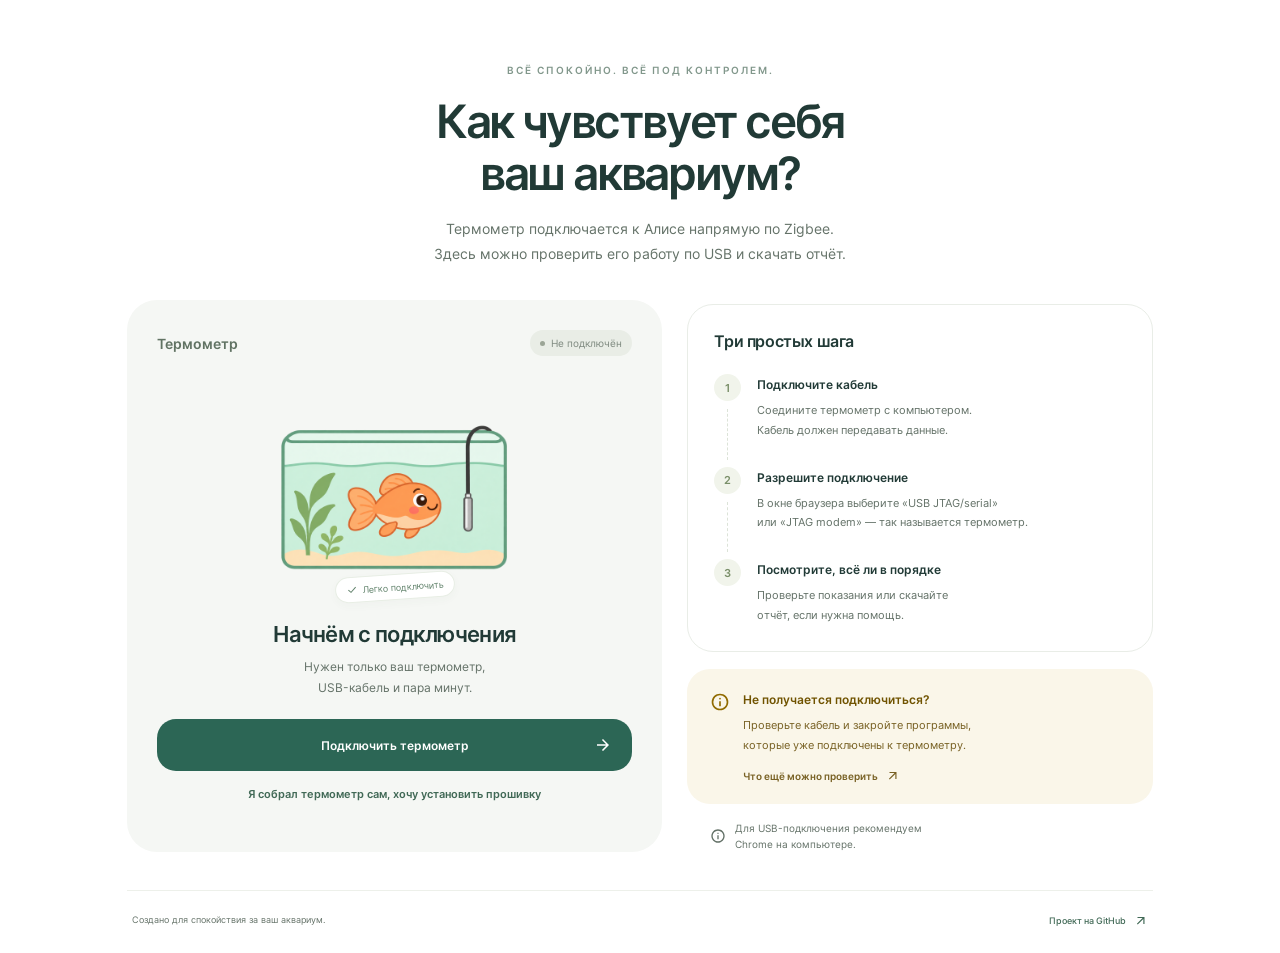
==== commit f31dbaeb: "add zigbee diagnostic" ====
--- a/web/index.html
+++ b/web/index.html
@@ -1,19 +1,19 @@
 <!doctype html>
-<html lang="ru"><head><meta charset="utf-8"><meta name="viewport" content="width=device-width,initial-scale=1"><meta name="color-scheme" content="light"><title>Аквариум · Диагностика термометра</title><link rel="stylesheet" href="styles.css?v=connection-feedback-2"><link rel="icon" href="assets/favicon.svg" type="image/svg+xml"></head>
+<html lang="ru"><head><meta charset="utf-8"><meta name="viewport" content="width=device-width,initial-scale=1"><meta name="color-scheme" content="light"><title>Аквариум · Диагностика термометра</title><link rel="stylesheet" href="styles.css?v=zigbee-05-visible-5"><link rel="icon" href="assets/favicon.svg" type="image/svg+xml"></head>
 <body>
 <svg class="symbols" aria-hidden="true" xmlns="http://www.w3.org/2000/svg"><defs><symbol id="check" viewBox="0 -960 960 960"><path d="M382-240 154-468l57-57 171 171 367-367 57 57-424 424Z"/></symbol><symbol id="arrow" viewBox="0 -960 960 960"><path d="m480-160-57-56 224-224H160v-80h487L423-744l57-56 320 320-320 320Z"/></symbol><symbol id="chevron" viewBox="0 -960 960 960"><path d="M504-480 320-664l56-56 240 240-240 240-56-56 184-184Z"/></symbol><symbol id="download" viewBox="0 -960 960 960"><path d="M480-320 280-520l56-58 104 104v-326h80v326l104-104 56 58-200 200ZM240-160q-33 0-56.5-23.5T160-240v-120h80v120h480v-120h80v120q0 33-23.5 56.5T720-160H240Z"/></symbol><symbol id="close" viewBox="0 -960 960 960"><path d="m256-200-56-56 224-224-224-224 56-56 224 224 224-224 56 56-224 224 224 224-56 56-224-224-224 224Z"/></symbol><symbol id="north-east" viewBox="0 -960 960 960"><path d="M256-240 200-296l384-384H240v-80h480v480h-80v-344L256-240Z"/></symbol><symbol id="info" viewBox="0 -960 960 960"><path d="M440-280h80v-240h-80v240Zm40-320q17 0 28.5-11.5T520-640q0-17-11.5-28.5T480-680q-17 0-28.5 11.5T440-640q0 17 11.5 28.5T480-600Zm0 520q-83 0-156-31.5T197-197q-54-54-85.5-127T80-480q0-83 31.5-156T197-763q54-54 127-85.5T480-880q83 0 156 31.5T763-763q54 54 85.5 127T880-480q0 83-31.5 156T763-197q-54 54-127 85.5T480-80Zm0-80q134 0 227-93t93-227q0-134-93-227t-227-93q-134 0-227 93t-93 227q0 134 93 227t227 93Zm0-320Z"/></symbol><symbol id="usb" viewBox="0 -960 960 960"><path d="M440-80v-212q-52-14-86-56t-34-96v-116h-40v-120h120v120h-40v116q0 36 22 64t58 40v-380h-80l120-160 120 160h-80v260q36-12 58-40t22-64v-36q-18-11-29-29t-11-39q0-33 23.5-56.5T640-728q33 0 56.5 23.5T720-648q0 21-11 39t-29 29v36q0 54-34 96t-86 56v312h-120Z"/></symbol><symbol id="usb-horizontal" viewBox="0 -960 960 960"><path d="M280-240q-33 0-56.5-23.5T200-320q0-22 11-40t29-29v-51H120v-80h120v-51q-18-11-29-29t-11-40q0-33 23.5-56.5T280-720q33 0 56.5 23.5T360-640q0 22-11 40t-29 29v51h240v-120H440v-80h160q17 0 28.5 11.5T640-680v160h120v-80l160 120-160 120v-80H440v120q0 17-11.5 28.5T400-280h-51q-11 18-29 29t-40 11Z"/></symbol></defs></svg>
 
 <main>
 <div class="intro"><div class="eyebrow">ВСЁ СПОКОЙНО. ВСЁ ПОД КОНТРОЛЕМ.</div><h1>Как чувствует себя<br>ваш аквариум?</h1><p>Термометр подключается к Алисе напрямую по Zigbee.<br class="desktop"> Здесь можно проверить его работу по USB и скачать отчёт.</p></div>
 <div class="workspace">
-<section class="device-card" aria-labelledby="card-title"><div class="card-top"><div class="device-heading"><span class="section-label" id="card-title">Термометр</span><button type="button" class="settings-trigger" id="settings-open" aria-label="Настройки термометра" title="Настройки термометра" hidden><svg xmlns="http://www.w3.org/2000/svg" viewBox="0 0 24 24" fill="currentColor" aria-hidden="true"><path d="M19.14 12.94c.04-.3.06-.61.06-.94s-.02-.64-.07-.94l2.03-1.58a.49.49 0 0 0 .12-.61l-1.92-3.32a.488.488 0 0 0-.59-.22l-2.39.96c-.5-.38-1.03-.7-1.62-.94L14.4 2.81a.484.484 0 0 0-.48-.41h-3.84c-.24 0-.43.17-.47.41l-.36 2.54c-.59.24-1.13.57-1.62.94l-2.39-.96c-.22-.08-.47 0-.59.22L2.74 8.87c-.12.21-.08.47.12.61l2.03 1.58c-.05.3-.09.62-.09.94s.02.64.07.94l-2.03 1.58a.49.49 0 0 0-.12.61l1.92 3.32c.12.22.37.29.59.22l2.39-.96c.5.38 1.03.7 1.62.94l.36 2.54c.05.24.24.41.48.41h3.84c.24 0 .44-.17.47-.41l.36-2.54c.59-.24 1.13-.56 1.62-.94l2.39.96c.22.08.47 0 .59-.22l1.92-3.32c.12-.22.07-.47-.12-.61l-2.01-1.58zM12 15.6c-1.98 0-3.6-1.62-3.6-3.6s1.62-3.6 3.6-3.6 3.6 1.62 3.6 3.6-1.62 3.6-3.6 3.6z"/></svg></button></div><span class="status-pill" id="status-pill"><i></i><span>Не подключён</span></span></div>
+<section class="device-card" aria-labelledby="card-title"><div class="card-top"><div class="device-heading"><span class="section-label" id="card-title">Термометр</span><button type="button" class="settings-trigger" id="settings-open" aria-label="Настройки термометра" title="Настройки термометра" hidden><svg xmlns="http://www.w3.org/2000/svg" viewBox="0 0 24 24" fill="currentColor" aria-hidden="true"><path d="M19.14 12.94c.04-.3.06-.61.06-.94s-.02-.64-.07-.94l2.03-1.58a.49.49 0 0 0 .12-.61l-1.92-3.32a.488.488 0 0 0-.59-.22l-2.39.96c-.5-.38-1.03-.7-1.62-.94L14.4 2.81a.484.484 0 0 0-.48-.41h-3.84c-.24 0-.43.17-.47.41l-.36 2.54c-.59.24-1.13.57-1.62.94l-2.39-.96c-.22-.08-.47 0-.59.22L2.74 8.87c-.12.21-.08.47.12.61l2.03 1.58c-.05.3-.09.62-.09.94s.02.64.07.94l-2.03 1.58a.49.49 0 0 0-.12.61l1.92 3.32c.12.22.37.29.59.22l2.39-.96c.5.38 1.03.7 1.62.94l.36 2.54c.05.24.24.41.48.41h3.84c.24 0 .44-.17.47-.41l.36-2.54c.59-.24 1.13-.56 1.62-.94l2.39.96c.22.08.47 0 .59-.22l1.92-3.32c.12-.22.07-.47-.12-.61l-2.01-1.58zM12 15.6c-1.98 0-3.6-1.62-3.6-3.6s1.62-3.6 3.6-3.6 3.6 1.62 3.6 3.6-1.62 3.6-3.6 3.6z"/></svg></button></div><div class="connection-pills"><span class="status-pill zigbee-pill neutral" id="zigbee-pill" hidden title="Нет свежих данных о связи Zigbee" aria-label="Нет свежих данных о связи Zigbee"><i></i><span>Zigbee</span></span><span class="status-pill" id="status-pill"><i></i><span>Не подключён</span></span></div></div>
 <div id="disconnected-view"><div class="aquarium-art" aria-hidden="true"><img class="aquarium-image" src="assets/aquarium-illustration-flat.png" alt="" width="1536" height="1024"><span class="art-tag"><svg><use href="#check"/></svg> Легко подключить</span></div><h2>Начнём с подключения</h2><p class="card-description">Нужен только ваш термометр,<br>USB-кабель и пара минут.</p><button class="primary" id="connect"><span>Подключить термометр</span><svg class="arrow"><use href="#arrow"/></svg></button><button class="text-button install-entry" id="install-open" type="button">Я собрал термометр сам, хочу установить прошивку</button></div>
 <div id="connected-view" hidden><div class="reading"><span class="reading-label">Температура воды</span><div class="temperature"><span id="temperature">—</span><span class="unit">°C</span></div><span class="reading-caption" id="reading-caption">Последнее измерение · только что</span></div><div class="health-box" id="health-box"><span class="health-icon"><svg><use href="#check"/></svg></span><div><strong id="health-title">Термометр работает нормально</strong><p id="health-text">Щуп передаёт показания без ошибок.</p></div></div><div class="metrics"><div><span>Время работы</span><strong id="uptime">—</strong></div><div><span>Версия прошивки</span><div class="firmware-inline"><strong id="firmware">—</strong><span id="update-card" hidden><span class="firmware-divider" aria-hidden="true">·</span><button type="button" id="update-open">Обновить</button></span></div></div><div><span>Ошибки чтения</span><strong id="error-count">0</strong></div></div><button class="primary report" id="download"><svg><use href="#download"/></svg>Скачать отчёт для поддержки</button><button class="disconnect" id="disconnect">Отключить термометр</button></div>
 </section>
 <aside><section class="guide"><div class="guide-head"><h2>Три простых шага</h2></div><ol><li><span class="step">1</span><div><h3>Подключите кабель</h3><p>Соедините термометр с компьютером.<br>Кабель должен передавать данные.</p></div></li><li><span class="step">2</span><div><h3>Разрешите подключение</h3><p>В окне браузера выберите «USB JTAG/serial»<br>или «JTAG modem» — так называется термометр.</p></div></li><li><span class="step">3</span><div><h3>Посмотрите, всё ли в порядке</h3><p>Проверьте показания или скачайте<br>отчёт, если нужна помощь.</p></div></li></ol></section>
 <section class="help-card browser-error" id="browser-error" role="alert" hidden><span class="help-symbol"><svg aria-hidden="true"><use href="#info"/></svg></span><div><h3>USB-подключение недоступно</h3><p>Этот браузер не поддерживает USB-подключение на этой странице. Рекомендуем использовать Chrome.</p></div></section><section class="help-card"><span class="help-symbol"><svg aria-hidden="true"><use href="#info"/></svg></span><div><h3>Не получается подключиться?</h3><p>Проверьте кабель и закройте программы,<br>которые уже подключены к термометру.</p><button class="text-button" id="help">Что ещё можно проверить <svg aria-hidden="true"><use href="#north-east"/></svg></button></div></section><div class="browser-note"><svg><use href="#info"/></svg><p>Для USB-подключения рекомендуем<br>Chrome на компьютере.</p></div></aside>
 </div>
-<details class="technical" id="technical" hidden><summary><svg><use href="#chevron"/></svg><span>Технические подробности</span><span class="summary-meta">Журнал и сведения об устройстве</span></summary><div class="technical-body"><div class="log-header"><span>Последние события</span><button id="clear-log">Очистить экран</button></div><pre id="log" tabindex="0">Подключите термометр, чтобы увидеть события.</pre><p>В памяти термометра хранятся последние 64 события. После перезапуска журнал очищается.</p></div></details>
+<details class="technical" id="technical" hidden><summary><svg><use href="#chevron"/></svg><span>Технические подробности</span><span class="summary-meta">Журнал и сведения об устройстве</span></summary><div class="technical-body"><div class="log-header"><span>В памяти термометра хранятся последние 64 события. После перезапуска журнал очищается.</span><button id="clear-log">Очистить экран</button></div><pre id="log" tabindex="0">Подключите термометр, чтобы увидеть события.</pre></div></details>
 
 <dialog id="install-dialog" class="settings-dialog flash-dialog" aria-labelledby="install-title"><header class="flash-header"><button type="button" id="install-close" class="settings-close" aria-label="Закрыть">×</button><h2 id="install-title">Установка прошивки</h2></header><section class="install-body"><p id="install-explanation"></p><select hidden id="install-mode"><option value="update">Обновить термометр</option><option value="initial">Первая установка</option></select><div id="install-warning" hidden><figure class="flash-wiring"><figcaption><span>01</span><div><h3>Проверьте подключение</h3><p>USB-разъём сверху. Показаны контакты, которые использует проект.</p></div></figcaption><img class="wiring-preview" src="assets/wiring-install.svg?v=2" alt="ESP32-C6 SuperMini: DS18B20 DATA к GPIO4, VDD к 3V3, GND к GND; резистор 4,7 кОм между DATA и 3V3. Встроенные индикаторы: синий GPIO15, RGB GPIO8. BOOT GPIO9."><p class="wiring-caption">Индикаторы уже находятся на плате — подключать их отдельно не нужно.</p></figure><section class="flash-confirm"><div class="flash-section-title"><span>02</span><h3>Всё готово к установке?</h3></div><div class="install-checklist"><label><input type="checkbox" class="assembly-check"><span><strong>Подходящая плата</strong><small>ESP32-C6 SuperMini · синий GPIO15 · RGB GPIO8 · BOOT GPIO9</small></span></label><label><input type="checkbox" class="assembly-check"><span><strong>Щуп подключён по схеме</strong><small>Питание 3,3 В, общий GND и данные на GPIO4</small></span></label><label><input type="checkbox" class="assembly-check"><span><strong>Резистор на месте</strong><small>4,7 кОм между DATA и 3V3</small></span></label></div><label class="flash-consent"><input id="install-consent" type="checkbox"><span><strong>Разрешаю очистить плату</strong><small>Прежняя прошивка, настройки и Zigbee-привязка будут удалены.</small></span></label></section></div><section class="flash-process" aria-label="Ход установки"><div class="flash-process-top"><span class="flash-process-icon" aria-hidden="true">↗</span><h3>Подключение и запись</h3><span id="install-percent">0%</span></div><progress id="install-progress" max="100" value="0"></progress><p id="install-status" role="status" aria-live="polite">Выберите плату в следующем окне. Во время записи не отключайте USB.</p></section><details class="flash-help"><summary>Плата не подключается?</summary><p>Нужен USB-кабель с передачей данных. Закройте монитор VS Code. Если плата не отвечает, удерживайте BOOT, нажмите и отпустите RESET, отпустите BOOT и повторите подключение.</p></details></section><div class="flash-actions"><span>USB · ESP32-C6</span><button class="primary" id="install-start">Выбрать плату и продолжить</button></div></dialog></main>
 <footer><span>Создано для спокойствия за ваш аквариум.</span><a class="footer-github" href="https://github.com/rualone/alice-zigbee-aquarium-thermometer-esp32-c6" target="_blank" rel="noopener noreferrer">Проект на GitHub <svg aria-hidden="true"><use href="#north-east"/></svg></a></footer>
@@ -24,4 +24,4 @@
 <label class="setting-slider">Порог изменения<input id="setting-delta" type="range" min="0" max="3" step="1" value="1" aria-describedby="delta-description"><output id="delta-description" for="setting-delta">—</output><small>Отправлять раньше, если вода нагрелась или остыла на это значение.</small></label>
 <section class="calibration" id="calibration" hidden aria-labelledby="calibration-title"><h3 id="calibration-title">Контрольная температура</h3><div class="calibration-stepper"><button type="button" id="calibration-minus" aria-label="Уменьшить на 0,1 градуса">−</button><output id="calibration-reference" aria-live="polite">—</output><button type="button" id="calibration-plus" aria-label="Увеличить на 0,1 градуса">+</button></div><output id="calibration-offset" aria-live="polite">0,0 °C</output><p class="calibration-description">Укажите показание контрольного термометра. Поправка рассчитывается автоматически.</p><p id="calibration-unavailable" hidden>Нет свежего показания щупа. Закройте настройки и откройте их после восстановления измерений.</p></section></div><button class="primary" id="settings-save" type="submit">Сохранить настройки</button></form></dialog>
 <dialog id="help-dialog"><button class="dialog-close" aria-label="Закрыть"><svg aria-hidden="true"><use href="#close"/></svg></button><span class="small-icon"><svg><use href="#usb"/></svg></span><h2>Если термометр не находится</h2><p>Подключение доступно в поддерживаемом браузере по USB. Потребуется прошивка с USB-диагностикой. Разрешите доступ только к своему термометру.</p><ol><li>Используйте кабель с передачей данных.</li><li>Закройте монитор порта в VS Code и другие программы диагностики.</li><li>Попробуйте Chrome на компьютере и другой USB-порт.</li></ol><button class="primary dialog-done">Понятно</button></dialog>
-<div id="toast" class="toast" role="status" aria-live="polite"></div><script type="module" src="app.js?v=release-04-update-check-1"></script><script type="module" src="installer.js?v=release-04"></script></body></html>+<div id="toast" class="toast" role="status" aria-live="polite"></div><script type="module" src="app.js?v=zigbee-05-visible-5"></script><script type="module" src="installer.js?v=release-04"></script></body></html>
--- a/web/styles.css
+++ b/web/styles.css
@@ -1120,3 +1120,13 @@
 .browser-error p { color:#8b4943; }
 .browser-error .help-symbol { color:#b53c32;border-color:#cf827a; }
 .browser-error[hidden] { display:none; }
+
+
+.connection-pills{display:flex;gap:8px;align-items:center;justify-content:flex-end;flex-wrap:wrap;}
+.status-pill.zigbee-pill.connected{color:#285fa6;background:#eaf2ff;}
+.status-pill.zigbee-pill.connected i{background:#3478d0;}
+.status-pill.zigbee-pill.neutral{color:#737b77;background:#f0f2f0;}
+.status-pill.zigbee-pill.neutral i{background:#969d99;}
+
+/* The settings button appears only when connected; keep the header height stable. */
+.card-top{min-height:36px;}
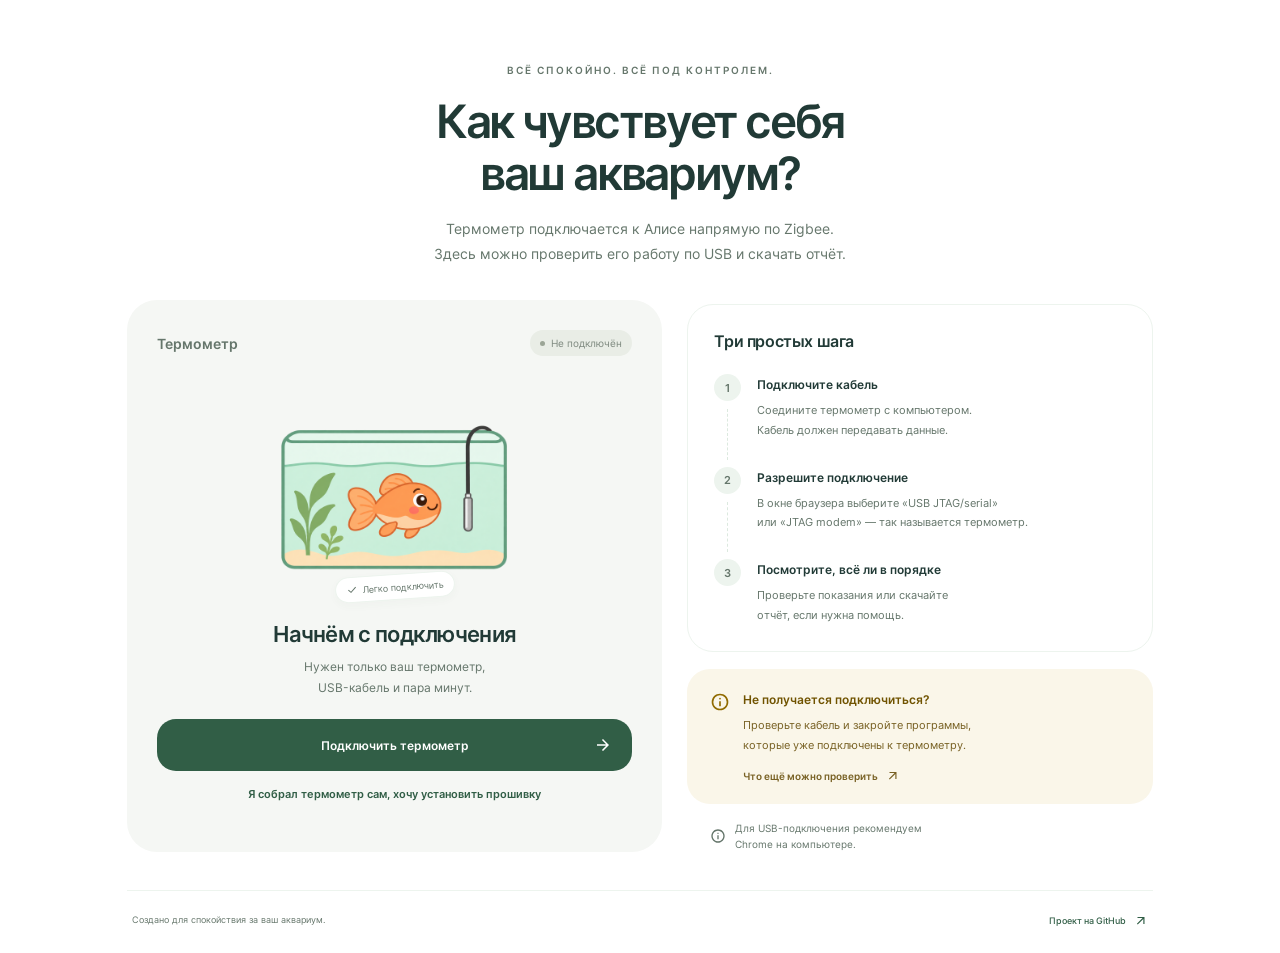
==== commit 94340874: "add color scheme settings" ====
--- a/web/index.html
+++ b/web/index.html
@@ -1,13 +1,14 @@
 <!doctype html>
-<html lang="ru"><head><meta charset="utf-8"><meta name="viewport" content="width=device-width,initial-scale=1"><meta name="color-scheme" content="light"><title>Аквариум · Диагностика термометра</title><link rel="stylesheet" href="styles.css?v=zigbee-05-visible-5"><link rel="icon" href="assets/favicon.svg" type="image/svg+xml"></head>
+<html lang="ru"><head><meta charset="utf-8"><meta name="viewport" content="width=device-width,initial-scale=1"><meta name="color-scheme" content="light"><title>Мой аквариум</title><link rel="stylesheet" href="styles.css?v=themes-08-health-12"><link rel="stylesheet" href="themes.css?v=themes-08-health-12"><link rel="icon" href="assets/favicon.svg" type="image/svg+xml"></head>
 <body>
 <svg class="symbols" aria-hidden="true" xmlns="http://www.w3.org/2000/svg"><defs><symbol id="check" viewBox="0 -960 960 960"><path d="M382-240 154-468l57-57 171 171 367-367 57 57-424 424Z"/></symbol><symbol id="arrow" viewBox="0 -960 960 960"><path d="m480-160-57-56 224-224H160v-80h487L423-744l57-56 320 320-320 320Z"/></symbol><symbol id="chevron" viewBox="0 -960 960 960"><path d="M504-480 320-664l56-56 240 240-240 240-56-56 184-184Z"/></symbol><symbol id="download" viewBox="0 -960 960 960"><path d="M480-320 280-520l56-58 104 104v-326h80v326l104-104 56 58-200 200ZM240-160q-33 0-56.5-23.5T160-240v-120h80v120h480v-120h80v120q0 33-23.5 56.5T720-160H240Z"/></symbol><symbol id="close" viewBox="0 -960 960 960"><path d="m256-200-56-56 224-224-224-224 56-56 224 224 224-224 56 56-224 224 224 224-56 56-224-224-224 224Z"/></symbol><symbol id="north-east" viewBox="0 -960 960 960"><path d="M256-240 200-296l384-384H240v-80h480v480h-80v-344L256-240Z"/></symbol><symbol id="info" viewBox="0 -960 960 960"><path d="M440-280h80v-240h-80v240Zm40-320q17 0 28.5-11.5T520-640q0-17-11.5-28.5T480-680q-17 0-28.5 11.5T440-640q0 17 11.5 28.5T480-600Zm0 520q-83 0-156-31.5T197-197q-54-54-85.5-127T80-480q0-83 31.5-156T197-763q54-54 127-85.5T480-880q83 0 156 31.5T763-763q54 54 85.5 127T880-480q0 83-31.5 156T763-197q-54 54-127 85.5T480-80Zm0-80q134 0 227-93t93-227q0-134-93-227t-227-93q-134 0-227 93t-93 227q0 134 93 227t227 93Zm0-320Z"/></symbol><symbol id="usb" viewBox="0 -960 960 960"><path d="M440-80v-212q-52-14-86-56t-34-96v-116h-40v-120h120v120h-40v116q0 36 22 64t58 40v-380h-80l120-160 120 160h-80v260q36-12 58-40t22-64v-36q-18-11-29-29t-11-39q0-33 23.5-56.5T640-728q33 0 56.5 23.5T720-648q0 21-11 39t-29 29v36q0 54-34 96t-86 56v312h-120Z"/></symbol><symbol id="usb-horizontal" viewBox="0 -960 960 960"><path d="M280-240q-33 0-56.5-23.5T200-320q0-22 11-40t29-29v-51H120v-80h120v-51q-18-11-29-29t-11-40q0-33 23.5-56.5T280-720q33 0 56.5 23.5T360-640q0 22-11 40t-29 29v51h240v-120H440v-80h160q17 0 28.5 11.5T640-680v160h120v-80l160 120-160 120v-80H440v120q0 17-11.5 28.5T400-280h-51q-11 18-29 29t-40 11Z"/></symbol></defs></svg>
 
 <main>
 <div class="intro"><div class="eyebrow">ВСЁ СПОКОЙНО. ВСЁ ПОД КОНТРОЛЕМ.</div><h1>Как чувствует себя<br>ваш аквариум?</h1><p>Термометр подключается к Алисе напрямую по Zigbee.<br class="desktop"> Здесь можно проверить его работу по USB и скачать отчёт.</p></div>
+
 <div class="workspace">
 <section class="device-card" aria-labelledby="card-title"><div class="card-top"><div class="device-heading"><span class="section-label" id="card-title">Термометр</span><button type="button" class="settings-trigger" id="settings-open" aria-label="Настройки термометра" title="Настройки термометра" hidden><svg xmlns="http://www.w3.org/2000/svg" viewBox="0 0 24 24" fill="currentColor" aria-hidden="true"><path d="M19.14 12.94c.04-.3.06-.61.06-.94s-.02-.64-.07-.94l2.03-1.58a.49.49 0 0 0 .12-.61l-1.92-3.32a.488.488 0 0 0-.59-.22l-2.39.96c-.5-.38-1.03-.7-1.62-.94L14.4 2.81a.484.484 0 0 0-.48-.41h-3.84c-.24 0-.43.17-.47.41l-.36 2.54c-.59.24-1.13.57-1.62.94l-2.39-.96c-.22-.08-.47 0-.59.22L2.74 8.87c-.12.21-.08.47.12.61l2.03 1.58c-.05.3-.09.62-.09.94s.02.64.07.94l-2.03 1.58a.49.49 0 0 0-.12.61l1.92 3.32c.12.22.37.29.59.22l2.39-.96c.5.38 1.03.7 1.62.94l.36 2.54c.05.24.24.41.48.41h3.84c.24 0 .44-.17.47-.41l.36-2.54c.59-.24 1.13-.56 1.62-.94l2.39.96c.22.08.47 0 .59-.22l1.92-3.32c.12-.22.07-.47-.12-.61l-2.01-1.58zM12 15.6c-1.98 0-3.6-1.62-3.6-3.6s1.62-3.6 3.6-3.6 3.6 1.62 3.6 3.6-1.62 3.6-3.6 3.6z"/></svg></button></div><div class="connection-pills"><span class="status-pill zigbee-pill neutral" id="zigbee-pill" hidden title="Нет свежих данных о связи Zigbee" aria-label="Нет свежих данных о связи Zigbee"><i></i><span>Zigbee</span></span><span class="status-pill" id="status-pill"><i></i><span>Не подключён</span></span></div></div>
-<div id="disconnected-view"><div class="aquarium-art" aria-hidden="true"><img class="aquarium-image" src="assets/aquarium-illustration-flat.png" alt="" width="1536" height="1024"><span class="art-tag"><svg><use href="#check"/></svg> Легко подключить</span></div><h2>Начнём с подключения</h2><p class="card-description">Нужен только ваш термометр,<br>USB-кабель и пара минут.</p><button class="primary" id="connect"><span>Подключить термометр</span><svg class="arrow"><use href="#arrow"/></svg></button><button class="text-button install-entry" id="install-open" type="button">Я собрал термометр сам, хочу установить прошивку</button></div>
+<div id="disconnected-view"><div class="aquarium-art" aria-hidden="true"><img class="aquarium-image is-active" data-theme-image="planted" src="assets/themes/planted.png" alt="" width="1536" height="1024" decoding="async"><img class="aquarium-image" data-theme-image="marine" data-theme-src="assets/themes/marine.png" alt="" width="1536" height="1024" decoding="async"><img class="aquarium-image" data-theme-image="biotope" data-theme-src="assets/themes/biotope.png?v=no-glow-3" alt="" width="1536" height="1024" decoding="async"><img class="aquarium-image" data-theme-image="reef" data-theme-src="assets/themes/reef.png?v=no-glow-3" alt="" width="1536" height="1024" decoding="async"><span class="art-tag"><svg><use href="#check"/></svg> Легко подключить</span></div><h2>Начнём с подключения</h2><p class="card-description">Нужен только ваш термометр,<br>USB-кабель и пара минут.</p><button class="primary" id="connect"><span>Подключить термометр</span><svg class="arrow"><use href="#arrow"/></svg></button><button class="text-button install-entry" id="install-open" type="button">Я собрал термометр сам, хочу установить прошивку</button></div>
 <div id="connected-view" hidden><div class="reading"><span class="reading-label">Температура воды</span><div class="temperature"><span id="temperature">—</span><span class="unit">°C</span></div><span class="reading-caption" id="reading-caption">Последнее измерение · только что</span></div><div class="health-box" id="health-box"><span class="health-icon"><svg><use href="#check"/></svg></span><div><strong id="health-title">Термометр работает нормально</strong><p id="health-text">Щуп передаёт показания без ошибок.</p></div></div><div class="metrics"><div><span>Время работы</span><strong id="uptime">—</strong></div><div><span>Версия прошивки</span><div class="firmware-inline"><strong id="firmware">—</strong><span id="update-card" hidden><span class="firmware-divider" aria-hidden="true">·</span><button type="button" id="update-open">Обновить</button></span></div></div><div><span>Ошибки чтения</span><strong id="error-count">0</strong></div></div><button class="primary report" id="download"><svg><use href="#download"/></svg>Скачать отчёт для поддержки</button><button class="disconnect" id="disconnect">Отключить термометр</button></div>
 </section>
 <aside><section class="guide"><div class="guide-head"><h2>Три простых шага</h2></div><ol><li><span class="step">1</span><div><h3>Подключите кабель</h3><p>Соедините термометр с компьютером.<br>Кабель должен передавать данные.</p></div></li><li><span class="step">2</span><div><h3>Разрешите подключение</h3><p>В окне браузера выберите «USB JTAG/serial»<br>или «JTAG modem» — так называется термометр.</p></div></li><li><span class="step">3</span><div><h3>Посмотрите, всё ли в порядке</h3><p>Проверьте показания или скачайте<br>отчёт, если нужна помощь.</p></div></li></ol></section>
@@ -15,13 +16,13 @@
 </div>
 <details class="technical" id="technical" hidden><summary><svg><use href="#chevron"/></svg><span>Технические подробности</span><span class="summary-meta">Журнал и сведения об устройстве</span></summary><div class="technical-body"><div class="log-header"><span>В памяти термометра хранятся последние 64 события. После перезапуска журнал очищается.</span><button id="clear-log">Очистить экран</button></div><pre id="log" tabindex="0">Подключите термометр, чтобы увидеть события.</pre></div></details>
 
-<dialog id="install-dialog" class="settings-dialog flash-dialog" aria-labelledby="install-title"><header class="flash-header"><button type="button" id="install-close" class="settings-close" aria-label="Закрыть">×</button><h2 id="install-title">Установка прошивки</h2></header><section class="install-body"><p id="install-explanation"></p><select hidden id="install-mode"><option value="update">Обновить термометр</option><option value="initial">Первая установка</option></select><div id="install-warning" hidden><figure class="flash-wiring"><figcaption><span>01</span><div><h3>Проверьте подключение</h3><p>USB-разъём сверху. Показаны контакты, которые использует проект.</p></div></figcaption><img class="wiring-preview" src="assets/wiring-install.svg?v=2" alt="ESP32-C6 SuperMini: DS18B20 DATA к GPIO4, VDD к 3V3, GND к GND; резистор 4,7 кОм между DATA и 3V3. Встроенные индикаторы: синий GPIO15, RGB GPIO8. BOOT GPIO9."><p class="wiring-caption">Индикаторы уже находятся на плате — подключать их отдельно не нужно.</p></figure><section class="flash-confirm"><div class="flash-section-title"><span>02</span><h3>Всё готово к установке?</h3></div><div class="install-checklist"><label><input type="checkbox" class="assembly-check"><span><strong>Подходящая плата</strong><small>ESP32-C6 SuperMini · синий GPIO15 · RGB GPIO8 · BOOT GPIO9</small></span></label><label><input type="checkbox" class="assembly-check"><span><strong>Щуп подключён по схеме</strong><small>Питание 3,3 В, общий GND и данные на GPIO4</small></span></label><label><input type="checkbox" class="assembly-check"><span><strong>Резистор на месте</strong><small>4,7 кОм между DATA и 3V3</small></span></label></div><label class="flash-consent"><input id="install-consent" type="checkbox"><span><strong>Разрешаю очистить плату</strong><small>Прежняя прошивка, настройки и Zigbee-привязка будут удалены.</small></span></label></section></div><section class="flash-process" aria-label="Ход установки"><div class="flash-process-top"><span class="flash-process-icon" aria-hidden="true">↗</span><h3>Подключение и запись</h3><span id="install-percent">0%</span></div><progress id="install-progress" max="100" value="0"></progress><p id="install-status" role="status" aria-live="polite">Выберите плату в следующем окне. Во время записи не отключайте USB.</p></section><details class="flash-help"><summary>Плата не подключается?</summary><p>Нужен USB-кабель с передачей данных. Закройте монитор VS Code. Если плата не отвечает, удерживайте BOOT, нажмите и отпустите RESET, отпустите BOOT и повторите подключение.</p></details></section><div class="flash-actions"><span>USB · ESP32-C6</span><button class="primary" id="install-start">Выбрать плату и продолжить</button></div></dialog></main>
+<dialog id="install-dialog" class="settings-dialog flash-dialog" aria-labelledby="install-title"><header class="flash-header"><button type="button" id="install-close" class="settings-close" aria-label="Закрыть"><svg aria-hidden="true"><use href="#close"/></svg></button><h2 id="install-title">Установка прошивки</h2></header><section class="install-body" data-dialog-scroll><p id="install-explanation"></p><select hidden id="install-mode"><option value="update">Обновить термометр</option><option value="initial">Первая установка</option></select><div id="install-warning" hidden><figure class="flash-wiring"><figcaption><span>01</span><div><h3>Проверьте подключение</h3><p>USB-разъём сверху. Показаны контакты, которые использует проект.</p></div></figcaption><img class="wiring-preview" src="assets/wiring-install.webp?v=c7b18f23e7" alt="ESP32-C6 SuperMini: DS18B20 DATA к GPIO4, VDD к 3V3, GND к GND; резистор 4,7 кОм между DATA и 3V3. Встроенные индикаторы: синий GPIO15, RGB GPIO8. BOOT GPIO9."><p class="wiring-caption">Индикаторы уже находятся на плате — подключать их отдельно не нужно.</p></figure><section class="flash-confirm"><div class="flash-section-title"><span>02</span><h3>Всё готово к установке?</h3></div><div class="install-checklist"><label><input type="checkbox" class="assembly-check"><span><strong>Подходящая плата</strong><small>ESP32-C6 SuperMini · от 2 МБ · синий GPIO15 · RGB GPIO8 · BOOT GPIO9</small></span></label><label><input type="checkbox" class="assembly-check"><span><strong>Щуп подключён по схеме</strong><small>Питание 3,3 В, общий GND и данные на GPIO4</small></span></label><label><input type="checkbox" class="assembly-check"><span><strong>Резистор на месте</strong><small>4,7 кОм между DATA и 3V3</small></span></label></div><label class="flash-consent"><input id="install-consent" type="checkbox"><span><strong>Разрешаю очистить плату</strong><small>Прежняя прошивка, настройки и Zigbee-привязка будут удалены.</small></span></label></section></div><section class="flash-process" aria-label="Ход установки"><div class="flash-process-top"><span class="flash-process-icon" aria-hidden="true">↗</span><h3>Подключение и запись</h3><span id="install-percent">0%</span></div><progress id="install-progress" max="100" value="0"></progress><p id="install-status" role="status" aria-live="polite">Выберите плату в следующем окне. Во время записи не отключайте USB.</p></section><details class="flash-help"><summary>Плата не подключается?</summary><p>Нужен USB-кабель с передачей данных. Закройте монитор VS Code. Если плата не отвечает, удерживайте BOOT, нажмите и отпустите RESET, отпустите BOOT и повторите подключение.</p></details></section><div class="flash-actions"><a class="footer-github installer-github" href="https://github.com/rualone/alice-zigbee-aquarium-thermometer-esp32-c6" target="_blank" rel="noopener noreferrer">Проект на GitHub <svg aria-hidden="true"><use href="#north-east"/></svg></a><button class="primary" id="install-start">Выбрать плату и продолжить</button></div></dialog></main>
 <footer><span>Создано для спокойствия за ваш аквариум.</span><a class="footer-github" href="https://github.com/rualone/alice-zigbee-aquarium-thermometer-esp32-c6" target="_blank" rel="noopener noreferrer">Проект на GitHub <svg aria-hidden="true"><use href="#north-east"/></svg></a></footer>
-<dialog id="settings-panel" class="settings-dialog" aria-labelledby="settings-title"><button type="button" class="settings-close" id="settings-close" aria-label="Закрыть настройки">×</button><h2 id="settings-title">Настройки термометра</h2><p class="settings-intro">Настройки сохраняются после отключения питания и обновления прошивки</p><form id="settings-form"><div class="settings-grid">
+<dialog id="settings-panel" class="settings-dialog" aria-labelledby="settings-title"><header class="settings-header"><button type="button" class="settings-close" id="settings-close" aria-label="Закрыть настройки"><svg aria-hidden="true"><use href="#close"/></svg></button><h2 id="settings-title">Настройки термометра</h2></header><form id="settings-form" class="settings-body" data-dialog-scroll><p class="settings-intro">Настройки сохраняются после отключения питания и обновления прошивки</p><div class="settings-grid"><section id="theme-settings" class="theme-settings" hidden aria-labelledby="theme-title"><h3 id="theme-title"><button type="button" id="theme-toggle" class="theme-summary" aria-expanded="false" aria-controls="theme-options"><span>Оформление</span><span class="theme-summary-value"><span id="theme-current-palette" class="theme-summary-palette" aria-hidden="true" style="--palette:conic-gradient(#315e46 0deg 90deg,#cbdccc 90deg 180deg,#edf4ee 180deg 270deg,#729b7f 270deg 360deg)"></span><span id="theme-current-name">Травник</span></span><svg class="theme-summary-arrow" aria-hidden="true"><use href="#chevron"/></svg></button></h3><div id="theme-options" class="theme-disclosure" inert><div class="theme-disclosure-inner"><div class="theme-preview-figure"><div class="theme-illustration" aria-hidden="true"><img class="theme-settings-image is-active" data-theme-image="planted" src="assets/themes/planted.png" alt="" width="1536" height="1024" decoding="async"><img class="theme-settings-image" data-theme-image="marine" data-theme-src="assets/themes/marine.png" alt="" width="1536" height="1024" decoding="async"><img class="theme-settings-image" data-theme-image="biotope" data-theme-src="assets/themes/biotope.png?v=no-glow-3" alt="" width="1536" height="1024" decoding="async"><img class="theme-settings-image" data-theme-image="reef" data-theme-src="assets/themes/reef.png?v=no-glow-3" alt="" width="1536" height="1024" decoding="async"></div><output id="theme-name">Травник</output></div><div class="theme-settings-options"><div class="theme-settings-controls"><div class="theme-palettes" role="group" aria-label="Цветовая тема"><button type="button" class="theme-palette" data-theme-choice="planted" aria-label="Травник" title="Травник" aria-pressed="true" style="--palette:conic-gradient(#315e46 0deg 90deg,#cbdccc 90deg 180deg,#edf4ee 180deg 270deg,#729b7f 270deg 360deg)"><span class="theme-palette-check"><svg aria-hidden="true"><use href="#check"/></svg></span><span class="theme-palette-name" aria-hidden="true">Травник</span></button><button type="button" class="theme-palette" data-theme-choice="marine" aria-label="Морской" title="Морской" aria-pressed="false" style="--palette:conic-gradient(#286486 0deg 90deg,#c7dfea 90deg 180deg,#e8f3fa 180deg 270deg,#6198b6 270deg 360deg)"><span class="theme-palette-check"><svg aria-hidden="true"><use href="#check"/></svg></span><span class="theme-palette-name" aria-hidden="true">Морской</span></button><button type="button" class="theme-palette" data-theme-choice="biotope" aria-label="Биотоп" title="Биотоп" aria-pressed="false" style="--palette:conic-gradient(#79533c 0deg 90deg,#e5d3c2 90deg 180deg,#f6eee7 180deg 270deg,#a5876b 270deg 360deg)"><span class="theme-palette-check"><svg aria-hidden="true"><use href="#check"/></svg></span><span class="theme-palette-name" aria-hidden="true">Биотоп</span></button><button type="button" class="theme-palette" data-theme-choice="reef" aria-label="Риф" title="Риф" aria-pressed="false" style="--palette:conic-gradient(#963f69 0deg 90deg,#eed0df 90deg 180deg,#faebf2 180deg 270deg,#b97e9b 270deg 360deg)"><span class="theme-palette-check"><svg aria-hidden="true"><use href="#check"/></svg></span><span class="theme-palette-name" aria-hidden="true">Риф</span></button></div></div><p id="theme-preview-note" class="theme-settings-description" role="status">Выберите оформление, похожее на ваш аквариум.</p></div></div></div></section>
 <label class="brightness-field">Яркость индикатора<input id="setting-brightness" type="range" min="0" max="4" step="1" value="1" aria-describedby="brightness-description"><output id="brightness-description" for="setting-brightness">Минимальная</output><small>Уровень яркости цветного индикатора на плате.</small></label>
 <label class="setting-slider">Интервал измерений<input id="setting-sample" type="range" min="0" max="4" step="1" value="1" aria-describedby="sample-description"><output id="sample-description" for="setting-sample">—</output><small>Как часто термометр проверяет температуру воды.</small></label>
 <label class="setting-slider">Период отправки<input id="setting-report" type="range" min="0" max="3" step="1" value="1" aria-describedby="report-description"><output id="report-description" for="setting-report">—</output><small>Даже если температура не меняется.</small></label>
 <label class="setting-slider">Порог изменения<input id="setting-delta" type="range" min="0" max="3" step="1" value="1" aria-describedby="delta-description"><output id="delta-description" for="setting-delta">—</output><small>Отправлять раньше, если вода нагрелась или остыла на это значение.</small></label>
-<section class="calibration" id="calibration" hidden aria-labelledby="calibration-title"><h3 id="calibration-title">Контрольная температура</h3><div class="calibration-stepper"><button type="button" id="calibration-minus" aria-label="Уменьшить на 0,1 градуса">−</button><output id="calibration-reference" aria-live="polite">—</output><button type="button" id="calibration-plus" aria-label="Увеличить на 0,1 градуса">+</button></div><output id="calibration-offset" aria-live="polite">0,0 °C</output><p class="calibration-description">Укажите показание контрольного термометра. Поправка рассчитывается автоматически.</p><p id="calibration-unavailable" hidden>Нет свежего показания щупа. Закройте настройки и откройте их после восстановления измерений.</p></section></div><button class="primary" id="settings-save" type="submit">Сохранить настройки</button></form></dialog>
-<dialog id="help-dialog"><button class="dialog-close" aria-label="Закрыть"><svg aria-hidden="true"><use href="#close"/></svg></button><span class="small-icon"><svg><use href="#usb"/></svg></span><h2>Если термометр не находится</h2><p>Подключение доступно в поддерживаемом браузере по USB. Потребуется прошивка с USB-диагностикой. Разрешите доступ только к своему термометру.</p><ol><li>Используйте кабель с передачей данных.</li><li>Закройте монитор порта в VS Code и другие программы диагностики.</li><li>Попробуйте Chrome на компьютере и другой USB-порт.</li></ol><button class="primary dialog-done">Понятно</button></dialog>
-<div id="toast" class="toast" role="status" aria-live="polite"></div><script type="module" src="app.js?v=zigbee-05-visible-5"></script><script type="module" src="installer.js?v=release-04"></script></body></html>+<section class="calibration" id="calibration" hidden aria-labelledby="calibration-title"><h3 id="calibration-title">Контрольная температура</h3><div class="calibration-stepper"><button type="button" id="calibration-minus" aria-label="Уменьшить на 0,1 градуса">−</button><output id="calibration-reference" aria-live="polite">—</output><button type="button" id="calibration-plus" aria-label="Увеличить на 0,1 градуса">+</button></div><output id="calibration-offset" aria-live="polite">0,0 °C</output><p class="calibration-description">Укажите показание контрольного термометра. Поправка рассчитывается автоматически.</p><p id="calibration-unavailable" hidden>Нет свежего показания щупа. Закройте настройки и откройте их после восстановления измерений.</p></section></div></form><footer class="settings-footer"><button class="primary" id="settings-save" type="submit" form="settings-form">Сохранить настройки</button><button type="button" class="text-button settings-reset" id="settings-reset" hidden>Вернуть настройки по умолчанию</button></footer></dialog>
+<dialog id="settings-reset-dialog" class="reset-dialog" aria-labelledby="reset-title"><h2 id="reset-title">Сбросить настройки?</h2><p id="reset-description">Яркость, интервалы измерения и отправки, порог изменения и поправка температуры вернутся к значениям прошивки по умолчанию. Несохранённые изменения будут отменены.</p><p>Подключение к Zigbee-хабу сохранится.</p><div class="reset-actions"><button type="button" class="reset-button reset-button-tonal" id="settings-reset-cancel">Отмена</button><button type="button" class="reset-button reset-button-filled" id="settings-reset-confirm">Сбросить настройки</button></div></dialog><dialog id="help-dialog"><button class="dialog-close" aria-label="Закрыть"><svg aria-hidden="true"><use href="#close"/></svg></button><span class="small-icon"><svg><use href="#usb"/></svg></span><h2>Если термометр не находится</h2><p>Подключение доступно в поддерживаемом браузере по USB. Потребуется прошивка с USB-диагностикой. Разрешите доступ только к своему термометру.</p><ol><li>Используйте кабель с передачей данных.</li><li>Закройте монитор порта в VS Code и другие программы диагностики.</li><li>Попробуйте Chrome на компьютере и другой USB-порт.</li></ol><button class="primary dialog-done">Понятно</button></dialog>
+<div id="toast" class="toast" role="status" aria-live="polite"></div><script type="module" src="app.js?v=device-theme-08-disconnect-2-themes-08-no-glow-4-ota-07-warning-paragraph-settings-layout-3"></script><script type="module" src="installer.js?v=friendly-errors-1-ota-07-simple-warning-tool-links-06"></script></body></html>
--- a/web/styles.css
+++ b/web/styles.css
@@ -32,7 +32,7 @@
 body {
   margin:0;
   background:#fff;
-  color:#213a36;
+  color:var(--theme-text);
   font-family:Inter,Arial,sans-serif;
   -webkit-font-smoothing:antialiased;
 }
@@ -44,7 +44,7 @@
   cursor:pointer;
 }
 button:focus-visible,a:focus-visible,summary:focus-visible {
-  outline:3px solid #d39b48;
+  outline:3px solid var(--theme-focus);
   outline-offset:5px;
 }
 a {
@@ -79,7 +79,7 @@
   font-size:10px;
   letter-spacing:2px;
   font-weight:600;
-  color:#81978b;
+  color:var(--theme-muted);
 }
 h1 {
   font-size:46px;
@@ -90,7 +90,7 @@
 }
 .intro>p {
   font-size:14px;
-  color:#7c8881;
+  color:var(--theme-muted);
   line-height:1.8;
   margin:0;
 }
@@ -100,7 +100,7 @@
   gap:25px;
 }
 .device-card {
-  background:#f5f7f4;
+  background:var(--theme-surface);
   border-radius:30px;
   padding:25px 30px 22px;
   min-height:483px;
@@ -116,7 +116,7 @@
   font-size:9px;
   letter-spacing:1.6px;
   font-weight:650;
-  color:#7c8d81;
+  color:var(--theme-muted);
 }
 .status-pill {
   font-size:10px;
@@ -162,16 +162,16 @@
   left:50%;
   transform:translateX(-50%) rotate(-4deg);
   background:white;
-  border:1px solid #e8eee5;
+  border:1px solid var(--theme-container);
   border-radius:30px;
   padding:6px 10px;
   display:flex;
   align-items:center;
   gap:5px;
-  color:#62836c;
+  color:var(--theme-muted);
   font-size:9px;
   z-index:2;
-  box-shadow:0 3px 10px #47604108;
+  box-shadow:0 3px 10px color-mix(in srgb, var(--theme-accent) 3.14%, transparent);
 }
 .art-tag svg {
   width:12px;
@@ -188,12 +188,12 @@
   text-align:center;
   font-size:12px;
   line-height:1.75;
-  color:#899086;
+  color:var(--theme-muted);
   margin:0 0 21px;
 }
 .primary {
   border:0;
-  background:#2c6655;
+  background:var(--theme-accent);
   color:#fff;
   border-radius:19px;
   width:100%;
@@ -208,7 +208,7 @@
   transition:background .2s,transform .2s;
 }
 .primary:hover {
-  background:#204e40;
+  background:var(--theme-hover);
   transform:translateY(-1px);
 }
 .primary svg {
@@ -227,7 +227,7 @@
 .privacy-note {
   font-size:9px;
   text-align:center;
-  color:#879184;
+  color:var(--theme-muted);
   display:flex;
   justify-content:center;
   align-items:center;
@@ -242,7 +242,7 @@
   padding-top:4px;
 }
 .guide {
-  border:1px solid #e9ede7;
+  border:1px solid var(--theme-container);
   border-radius:26px;
   padding:26px;
 }
@@ -256,9 +256,9 @@
   place-items:center;
   width:34px;
   height:34px;
-  background:#eef3e9;
+  background:var(--theme-container);
   border-radius:12px;
-  color:#688261;
+  color:var(--theme-muted);
 }
 .small-icon svg {
   width:19px;
@@ -290,11 +290,11 @@
   left:13px;
   top:35px;
   bottom:7px;
-  border-left:1px dashed #dce3d8;
+  border-left:1px dashed var(--theme-selected);
 }
 .step {
-  background:#f1f4eb;
-  color:#7a8f69;
+  background:var(--theme-container);
+  color:var(--theme-muted);
   flex-shrink:0;
   width:27px;
   height:27px;
@@ -313,7 +313,7 @@
 .guide p,.help-card p {
   font-size:11px;
   line-height:1.8;
-  color:#92988e;
+  color:var(--theme-muted);
   margin:0;
 }
 .help-card {
@@ -346,7 +346,7 @@
   padding:0;
   background:none;
   border:none;
-  color:#8a7752;
+  color:var(--theme-accent);
   font-size:10px;
   font-weight:600;
   margin-top:13px;
@@ -359,7 +359,7 @@
   align-items:center;
   gap:9px;
   margin:16px 23px 0;
-  color:#98a097;
+  color:var(--theme-muted);
 }
 .browser-note svg {
   width:16px;
@@ -373,7 +373,7 @@
 }
 .technical {
   margin-top:22px;
-  border:1px solid #e9ede7;
+  border:1px solid var(--theme-container);
   border-radius:18px;
   background:white;
 }
@@ -393,7 +393,7 @@
 .technical summary svg {
   width:15px;
   height:15px;
-  color:#8e9c8b;
+  color:var(--theme-muted);
   transition:transform .2s;
 }
 .technical[open] summary svg {
@@ -402,7 +402,7 @@
 .summary-meta {
   margin-left:auto;
   font-size:10px;
-  color:#a0a69c;
+  color:var(--theme-muted);
   font-weight:400;
 }
 .technical-body {
@@ -417,7 +417,7 @@
 .log-header button {
   background:none;
   border:0;
-  color:#47735e;
+  color:var(--theme-subtle);
   font-size:11px;
 }
 pre {
@@ -425,25 +425,25 @@
   overflow-wrap:anywhere;
   max-height:220px;
   overflow:auto;
-  background:#f5f7f4;
+  background:var(--theme-surface);
   border-radius:12px;
   padding:18px;
   font-size:11px;
   line-height:1.9;
-  color:#5e7469;
+  color:var(--theme-muted);
 }
 .technical-body>p {
   font-size:10px;
-  color:#89978b;
+  color:var(--theme-muted);
 }
 footer {
   max-width:1026px;
   margin:38px auto 0;
   padding:23px 5px 25px;
-  border-top:1px solid #edf0ea;
+  border-top:1px solid var(--theme-container);
   display:flex;
   justify-content:space-between;
-  color:#a0a79c;
+  color:var(--theme-muted);
   font-size:9px;
 }
 [hidden] {
@@ -455,7 +455,7 @@
 }
 .reading-label {
   font-size:12px;
-  color:#81917e;
+  color:var(--theme-muted);
 }
 .temperature {
   font-size:91px;
@@ -471,17 +471,17 @@
   font-size:35px;
   font-weight:450;
   letter-spacing:-1px;
-  color:#78907e;
+  color:var(--theme-muted);
 }
 .reading-caption {
   font-size:10px;
-  color:#9aa393;
+  color:var(--theme-muted);
 }
 .health-box {
   display:flex;
   align-items:center;
   gap:12px;
-  background:#e7eee3;
+  background:var(--theme-container);
   border-radius:18px;
   padding:17px 16px;
 }
@@ -492,20 +492,21 @@
   height:30px;
   flex-shrink:0;
   border-radius:50%;
-  background:#d6e6d1;
-  color:#56814f;
+  background:var(--theme-selected);
+  color:var(--theme-accent);
 }
 .health-icon svg {
   width:18px;
   height:18px;
 }
 .health-box strong {
+  color:var(--theme-accent);
   font-size:11px;
   font-weight:600;
 }
 .health-box p {
   font-size:10px;
-  color:#85977c;
+  color:var(--theme-muted);
   margin:6px 0 0;
   line-height:1.6;
 }
@@ -531,7 +532,7 @@
 .metrics span {
   display:block;
   font-size:9px;
-  color:#98a18f;
+  color:var(--theme-muted);
 }
 .metrics strong {
   display:block;
@@ -547,23 +548,23 @@
   display:block;
   border:none;
   background:none;
-  color:#87947f;
+  color:var(--theme-muted);
   font-size:10px;
   padding:13px;
   margin:0 auto;
 }
 dialog {
-  border:1px solid #e4eae0;
+  border:1px solid var(--theme-container);
   border-radius:28px;
   padding:32px;
   max-width:460px;
   width:calc(100% - 32px);
-  color:#294239;
+  color:var(--theme-hover);
   font-family:inherit;
-  box-shadow:0 24px 90px #1b3b3026;
+  box-shadow:0 24px 90px color-mix(in srgb, var(--theme-text) 14.9%, transparent);
 }
 dialog::backdrop {
-  background:#15392a44;
+  background:color-mix(in srgb, var(--theme-text) 26.67%, transparent);
   backdrop-filter:blur(5px);
 }
 dialog h2 {
@@ -573,7 +574,7 @@
 dialog p,dialog li {
   font-size:13px;
   line-height:1.8;
-  color:#788779;
+  color:var(--theme-muted);
 }
 dialog ol {
   padding-left:20px;
@@ -585,7 +586,7 @@
   border:0;
   background:none;
   font-size:25px;
-  color:#819180;
+  color:var(--theme-muted);
 }
 .dialog-done {
   margin-top:22px;
@@ -595,7 +596,7 @@
   bottom:25px;
   left:50%;
   transform:translate(-50%,20px);
-  background:#294b3e;
+  background:var(--theme-accent);
   color:#fff;
   border-radius:16px;
   padding:14px 22px;
@@ -684,22 +685,23 @@
 }
 /* Keep supporting text readable on the white and tinted surfaces. */
 .intro>p,.card-description,.guide p,.browser-note,.browser-note p,.privacy-note,.reading-label,.reading-caption,.metrics span,.summary-meta,.demo-bar>span,.repo-link,.disconnect,footer {
-  color:#647268;
+  color:var(--theme-muted);
 }
 .help-card p {
   color:#796d55;
 }
 .health-box p {
-  color:#57704e;
+  color:var(--theme-muted);
 }
 .section-label {
-  color:#617363;
+  color:var(--theme-muted);
 }
 .intro {
   padding-top:64px;
 }
 .footer-github {
-  color:#416956;
+  font-size:9px;
+  color:var(--theme-accent);
   font-weight:500;
 }
 .footer-github:hover {
@@ -782,7 +784,7 @@
   margin:0 0 22px;
 }
 .primary:disabled {
-  background:#89978d;
+  background:var(--theme-outline);
   cursor:not-allowed;
   transform:none;
 }
@@ -828,18 +830,18 @@
   border:0;
   border-radius:50%;
   background:transparent;
-  color:#577464;
+  color:var(--theme-muted);
   cursor:pointer;
 }
 .settings-trigger:hover {
-  background:#dce9df;
+  background:var(--theme-selected);
 }
 .settings-trigger svg {
   width:22px;
   height:22px;
 }
 .settings-trigger:focus-visible,.settings-close:focus-visible {
-  outline:3px solid #527d64;
+  outline:3px solid var(--theme-subtle);
   outline-offset:3px;
 }
 .settings-dialog {
@@ -850,7 +852,7 @@
   padding:36px;
   border:0;
   border-radius:32px;
-  background:#f4f8f2;
+  background:var(--theme-surface);
 }
 .settings-close {
   position:absolute;
@@ -860,8 +862,8 @@
   height:40px;
   border:0;
   border-radius:50%;
-  background:#e4ede3;
-  color:#365b46;
+  background:var(--theme-container);
+  color:var(--theme-accent);
   font-size:28px;
   cursor:pointer;
 }
@@ -877,8 +879,8 @@
   margin-top:8px;
 }
 .settings-dialog .primary:disabled {
-  background:#dce3db;
-  color:#8a958b;
+  background:var(--theme-outline);
+  color:var(--theme-muted);
   cursor:default;
   box-shadow:none;
   opacity:1;
@@ -908,7 +910,7 @@
   font-size:13px;
   font-weight:500;
   border-radius:20px;
-  background:#e8efe5;
+  background:var(--theme-container);
   min-width:0;
 }
 .settings-dialog .settings-grid>.brightness-field {
@@ -916,7 +918,7 @@
   align-self:start;
   height:auto;
 }
-.settings-dialog .settings-grid>label>output,.settings-dialog .settings-grid>.calibration>#calibration-offset {
+.settings-dialog .settings-grid>label>output,.settings-dialog .settings-grid>.calibration>#calibration-offset,.settings-dialog .theme-preview-figure>#theme-name {
   display:block;
   grid-row:3;
   margin:0;
@@ -924,7 +926,7 @@
   line-height:24px;
   font-size:13px;
   font-weight:600;
-  color:#42654f;
+  color:var(--theme-accent);
 }
 .settings-dialog .settings-grid>label>small,.settings-dialog .settings-grid>.calibration p {
   display:block;
@@ -933,7 +935,7 @@
   font-size:11px;
   line-height:18px;
   font-weight:400;
-  color:#657b68;
+  color:var(--theme-muted);
 }
 .settings-dialog .settings-grid>label>small,.settings-dialog .settings-grid>.calibration>.calibration-description {
   grid-row:4;
@@ -958,9 +960,9 @@
   padding:0;
   border:0;
   border-radius:16px;
-  background-color:#cbdccc;
-  color:#294239;
-  accent-color:#3f7055;
+  background-color:var(--theme-track);
+  color:var(--theme-hover);
+  accent-color:var(--theme-accent);
   cursor:pointer;
 }
 .settings-dialog input[type=range]::-webkit-slider-thumb {
@@ -970,7 +972,7 @@
   height:36px;
   border:0;
   border-radius:50%;
-  background:#315e46;
+  background:var(--theme-accent);
   box-shadow:none;
 }
 .settings-dialog input[type=range]::-moz-range-thumb {
@@ -979,11 +981,11 @@
   height:36px;
   border:0;
   border-radius:50%;
-  background:#315e46;
+  background:var(--theme-accent);
   box-shadow:none;
 }
 .settings-dialog input[type=range]:focus-visible {
-  outline:3px solid #729b7f;
+  outline:3px solid var(--theme-muted);
   outline-offset:8px;
 }
 /* Reference thermometer */
@@ -1014,7 +1016,7 @@
   height:36px;
   border:0;
   border-radius:50%;
-  background:#315e46;
+  background:var(--theme-accent);
   color:white;
   font:inherit;
   font-size:22px;
@@ -1025,7 +1027,7 @@
   cursor:default;
 }
 .calibration-stepper button:focus-visible {
-  outline:3px solid #729b7f;
+  outline:3px solid var(--theme-muted);
   outline-offset:3px;
 }
 @media(max-width:480px) {
@@ -1043,66 +1045,66 @@
 
 
 /* Browser firmware installation */
-.install-entry{align-self:center;margin:16px 0 0;color:#416956;font-size:11px}
+.install-entry{align-self:center;margin:16px 0 0;color:var(--theme-accent);font-size:11px}
 .firmware-value{display:flex;align-items:center;gap:4px}.firmware-value .settings-trigger{width:30px;height:30px}
-#install-dialog{max-width:780px;padding:0;border-radius:32px;background:#f8faf6;overflow:auto;scrollbar-width:thin}
+#install-dialog{max-width:780px;padding:0;border-radius:32px;background:var(--theme-surface);overflow:auto;scrollbar-width:thin}
 .flash-header{display:block;position:relative;padding:28px 32px 20px;margin:0;max-width:none}
-.flash-symbol{display:grid;place-items:center;width:48px;height:48px;border-radius:18px;background:#dcebdc;color:#315e46;margin-bottom:18px}
+.flash-symbol{display:grid;place-items:center;width:48px;height:48px;border-radius:18px;background:var(--theme-container);color:var(--theme-accent);margin-bottom:18px}
 .flash-symbol svg{width:26px;height:26px}
 #install-dialog h2{font-size:28px;line-height:1.2;letter-spacing:-.8px;margin:0 44px 12px 0}
-#install-dialog .flash-header p{font-size:13px;line-height:1.7;margin:0;max-width:590px;color:#65766b}
+#install-dialog .flash-header p{font-size:13px;line-height:1.7;margin:0;max-width:590px;color:var(--theme-muted)}
 .install-body{display:flex;flex-direction:column;gap:16px;padding:0 32px 20px}
-.flash-wiring{margin:0 0 18px;background:#eaf1e7;border-radius:24px;padding:20px}
+.flash-wiring{margin:0 0 18px;background:var(--theme-container);border-radius:24px;padding:20px}
 .flash-wiring figcaption,.flash-section-title{display:flex;align-items:center;gap:12px}
-.flash-wiring figcaption>span,.flash-section-title>span{display:grid;place-items:center;flex-shrink:0;width:32px;height:32px;border-radius:12px;background:#d2e3d1;color:#3d644a;font-size:11px;font-weight:600}
+.flash-wiring figcaption>span,.flash-section-title>span{display:grid;place-items:center;flex-shrink:0;width:32px;height:32px;border-radius:12px;background:var(--theme-selected);color:var(--theme-accent);font-size:11px;font-weight:600}
 #install-dialog h3{font-size:14px;line-height:1.5;font-weight:600;margin:0}
-#install-dialog figcaption p{font-size:11px;line-height:1.6;margin:4px 0 0;color:#627663}
+#install-dialog figcaption p{font-size:11px;line-height:1.6;margin:4px 0 0;color:var(--theme-muted)}
 .wiring-preview{display:block;width:100%;height:auto;margin:16px 0 8px}
-#install-dialog .wiring-caption{font-size:11px;line-height:1.6;color:#627663;margin:0;text-align:center}
+#install-dialog .wiring-caption{font-size:11px;line-height:1.6;color:var(--theme-muted);margin:0;text-align:center}
 .flash-confirm{padding:4px 0 0}
 .install-checklist{display:grid;gap:3px;margin:14px 0}
-.install-checklist label,.flash-consent{display:flex;align-items:center;gap:14px;padding:14px 16px;border-radius:16px;background:#edf2e9;cursor:pointer}
-.install-checklist label:hover{background:#e4eddf}
-.install-checklist label:has(input:checked){background:#dfeedd}
-#install-dialog input[type=checkbox]{appearance:none;-webkit-appearance:none;position:relative;flex-shrink:0;box-sizing:border-box;width:20px;height:20px;margin:0;border:2px solid #6e8072;border-radius:3px;background:transparent;display:grid;place-items:center;cursor:pointer;transition:background-color .15s,border-color .15s,box-shadow .15s}
+.install-checklist label,.flash-consent{display:flex;align-items:center;gap:14px;padding:14px 16px;border-radius:16px;background:var(--theme-container);cursor:pointer}
+.install-checklist label:hover{background:var(--theme-container)}
+.install-checklist label:has(input:checked){background:var(--theme-container)}
+#install-dialog input[type=checkbox]{appearance:none;-webkit-appearance:none;position:relative;flex-shrink:0;box-sizing:border-box;width:20px;height:20px;margin:0;border:2px solid var(--theme-muted);border-radius:3px;background:transparent;display:grid;place-items:center;cursor:pointer;transition:background-color .15s,border-color .15s,box-shadow .15s}
 #install-dialog input[type=checkbox]::after{content:"";display:block;width:14px;height:14px;background:white;mask:url("data:image/svg+xml,%3Csvg xmlns='http://www.w3.org/2000/svg' viewBox='0 0 24 24'%3E%3Cpath d='m9 16.17-4.17-4.17L3.41 13.41 9 19 21 7l-1.41-1.41z'/%3E%3C/svg%3E") center/contain no-repeat;opacity:0;transform:scale(.65);transition:opacity .12s,transform .16s}
-#install-dialog input[type=checkbox]:checked{background:#315e46;border-color:#315e46}
+#install-dialog input[type=checkbox]:checked{background:var(--theme-accent);border-color:var(--theme-accent)}
 #install-dialog input[type=checkbox]:checked::after{opacity:1;transform:scale(1)}
-#install-dialog label:hover input[type=checkbox]{box-shadow:0 0 0 9px #315e4610}
-#install-dialog input[type=checkbox]:focus-visible{outline:0;box-shadow:0 0 0 9px #315e4624}
+#install-dialog label:hover input[type=checkbox]{box-shadow:0 0 0 9px color-mix(in srgb, var(--theme-accent) 6.27%, transparent)}
+#install-dialog input[type=checkbox]:focus-visible{outline:0;box-shadow:0 0 0 9px color-mix(in srgb, var(--theme-accent) 14.12%, transparent)}
 #install-dialog input[type=checkbox]:disabled{opacity:.38;cursor:default}
-#install-dialog label strong{display:block;font-size:12px;line-height:1.5;font-weight:600;color:#34513d}
-#install-dialog label small{display:block;font-size:11px;line-height:1.6;color:#6b7b6c;margin-top:3px}
+#install-dialog label strong{display:block;font-size:12px;line-height:1.5;font-weight:600;color:var(--theme-accent)}
+#install-dialog label small{display:block;font-size:11px;line-height:1.6;color:var(--theme-muted);margin-top:3px}
 .flash-consent{background:#f4eadc;align-items:flex-start;margin-top:12px}
 #install-dialog .flash-consent input{margin-top:3px}
 #install-dialog .flash-consent strong{color:#715735}
-.flash-process{padding:18px 20px;background:#e9f0e6;border-radius:22px}
+.flash-process{padding:18px 20px;background:var(--theme-container);border-radius:22px}
 .flash-process-top{display:flex;align-items:center;gap:9px;margin-bottom:14px}
-.flash-process-icon{color:#426d50;font-size:20px}
-#install-percent{margin-left:auto;font-size:12px;font-weight:600;color:#426d50}
-#install-progress{display:block;appearance:none;width:100%;height:8px;border:0;border-radius:8px;overflow:hidden;background:#d4e0cf;accent-color:#416d50}
-#install-progress::-webkit-progress-bar{background:#d4e0cf;border-radius:8px}
-#install-progress::-webkit-progress-value{background:#416d50;border-radius:8px;transition:width .2s}
-#install-progress::-moz-progress-bar{background:#416d50;border-radius:8px}
-#install-dialog #install-status{font-size:12px;line-height:1.7;margin:12px 0 0;color:#536c58}
-.flash-help{padding:0 4px;color:#65766b}
+.flash-process-icon{color:var(--theme-accent);font-size:20px}
+#install-percent{margin-left:auto;font-size:12px;font-weight:600;color:var(--theme-accent)}
+#install-progress{display:block;appearance:none;width:100%;height:8px;border:0;border-radius:8px;overflow:hidden;background:var(--theme-selected);accent-color:var(--theme-accent)}
+#install-progress::-webkit-progress-bar{background:var(--theme-selected);border-radius:8px}
+#install-progress::-webkit-progress-value{background:var(--theme-accent);border-radius:8px;transition:width .2s}
+#install-progress::-moz-progress-bar{background:var(--theme-accent);border-radius:8px}
+#install-dialog #install-status{font-size:12px;line-height:1.7;margin:12px 0 0;color:var(--theme-muted)}
+.flash-help{padding:0 4px;color:var(--theme-muted)}
 .flash-help summary{font-size:12px;cursor:pointer;padding:8px 0}
 #install-dialog .flash-help p{font-size:12px;line-height:1.7;margin:8px 0}
-.flash-actions{display:flex;align-items:center;gap:20px;position:sticky;bottom:0;padding:18px 32px 24px;border-top:1px solid #e4ebe0;background:#f8faf6}
-.flash-actions>span{font-size:11px;color:#7a8a7c;white-space:nowrap}
+.flash-actions{display:flex;align-items:center;gap:20px;position:sticky;bottom:0;padding:18px 32px 24px;border-top:1px solid var(--theme-container);background:var(--theme-surface)}
+.flash-actions>span{font-size:11px;color:var(--theme-muted);white-space:nowrap}
 #install-dialog .flash-actions .primary{margin:0 0 0 auto;width:auto;min-width:240px;border-radius:28px;min-height:52px;padding:16px 24px}
 #install-dialog .settings-close:disabled{opacity:.4;cursor:default}
 @media(max-width:600px){.flash-header{padding:24px 20px 18px}.install-body{padding:0 16px 16px}.flash-wiring{padding:16px 12px}.flash-actions{padding:16px;gap:0}.flash-actions>span{display:none}#install-dialog .flash-actions .primary{width:100%}#install-dialog h2{font-size:25px}}
 
-#install-dialog .flash-header{position:sticky;top:0;z-index:2;background:#f8faf6;border-bottom:1px solid #e4ebe0;padding:24px 32px 20px}#install-dialog .flash-actions{z-index:2}#install-dialog .flash-header h2{margin-top:0}@media(max-width:600px){#install-dialog .flash-header{padding:22px 20px 18px}}
-
-#install-dialog .install-body{padding-top:20px}#install-dialog #install-explanation{font-size:13px;line-height:1.7;margin:0;color:#65766b}
+#install-dialog .flash-header{position:sticky;top:0;z-index:2;background:var(--theme-surface);border-bottom:1px solid var(--theme-container);padding:24px 32px 20px}#install-dialog .flash-actions{z-index:2}#install-dialog .flash-header h2{margin-top:0}@media(max-width:600px){#install-dialog .flash-header{padding:22px 20px 18px}}
+
+#install-dialog .install-body{padding-top:20px}#install-dialog #install-explanation{font-size:13px;line-height:1.7;margin:0;color:var(--theme-muted);white-space:pre-line}
 
 .flash-confirm .install-checklist{gap:8px;margin:16px 0 0}.flash-confirm .flash-consent{margin-top:8px}.flash-confirm .install-checklist label,.flash-confirm .flash-consent{padding:14px 16px}
 
-.firmware-inline{display:flex;align-items:baseline;gap:6px;margin-top:7px;white-space:nowrap}.metrics .firmware-inline strong{margin:0}.metrics #update-card{display:inline-flex;align-items:baseline;gap:6px;margin:0;font-size:12px}.metrics .firmware-divider{display:inline;margin:0;font-size:12px;color:#8a9b8a}.firmware-inline button{font:inherit;font-size:11px;font-weight:500;color:#315e46;background:none;border:0;padding:0;cursor:pointer;line-height:inherit}.firmware-inline button:hover{text-decoration:underline}
-
-.firmware-inline button{font-size:12px;font-weight:550;letter-spacing:normal;line-height:inherit}.metrics .firmware-divider{font-size:14px;font-weight:700;color:#647268}
+.firmware-inline{display:flex;align-items:baseline;gap:6px;margin-top:7px;white-space:nowrap}.metrics .firmware-inline strong{margin:0}.metrics #update-card{display:inline-flex;align-items:baseline;gap:6px;margin:0;font-size:12px}.metrics .firmware-divider{display:inline;margin:0;font-size:12px;color:var(--theme-muted)}.firmware-inline button{font:inherit;font-size:11px;font-weight:500;color:var(--theme-accent);background:none;border:0;padding:0;cursor:pointer;line-height:inherit}.firmware-inline button:hover{text-decoration:underline}
+
+.firmware-inline button{font-size:12px;font-weight:550;letter-spacing:normal;line-height:inherit}.metrics .firmware-divider{font-size:14px;font-weight:700;color:var(--theme-muted)}
 
 .firmware-inline,.metrics #update-card{gap:3px}
 
@@ -1130,3 +1132,54 @@
 
 /* The settings button appears only when connected; keep the header height stable. */
 .card-top{min-height:36px;}
+
+.settings-reset{display:block;margin:20px auto 0;font-size:13px;}
+.reset-dialog{width:min(480px,calc(100vw - 32px));border:0;border-radius:28px;padding:28px;background:var(--theme-surface);color:var(--theme-accent);}
+.reset-dialog h2{font-size:24px;margin:0 0 16px;}.reset-dialog p{font-size:14px;line-height:1.6;color:var(--theme-muted);}
+.reset-actions{display:flex;align-items:center;justify-content:flex-end;gap:20px;margin-top:24px;}.reset-actions .primary{width:auto;padding:14px 20px;}
+
+/* Dialog actions share geometry; SVG close icons do not depend on font metrics. */
+.settings-close,.dialog-close{display:grid;place-items:center;padding:0;line-height:1;box-sizing:border-box;}
+.settings-close svg,.dialog-close svg{display:block;width:24px;height:24px;margin:0;flex:none;}
+.reset-dialog{padding:28px;border-radius:28px;background:var(--theme-surface);box-shadow:0 24px 80px color-mix(in srgb, var(--theme-text) 16.08%, transparent);}
+.reset-actions{gap:12px;flex-wrap:wrap;}
+.reset-button{display:inline-flex;align-items:center;justify-content:center;min-height:48px;padding:12px 20px;border:0;border-radius:24px;font:600 14px/1.4 Inter,sans-serif;cursor:pointer;transition:background .15s,opacity .15s;}
+.reset-button-tonal{background:var(--theme-selected);color:var(--theme-accent);}.reset-button-tonal:hover{background:var(--theme-selected);}
+.reset-button-filled{background:var(--theme-accent);color:#fff;}.reset-button-filled:hover{background:var(--theme-hover);}
+.reset-button:focus-visible{outline:3px solid var(--theme-muted);outline-offset:3px;}.reset-button:disabled{opacity:.45;cursor:default;}
+
+/* Every modal starts at the top and enters without moving the page layout. */
+dialog[open]{animation:dialog-enter 260ms cubic-bezier(.2,.8,.2,1) both;}
+dialog[open]::backdrop{animation:dialog-backdrop-enter 220ms ease-out both;}
+@keyframes dialog-enter{from{opacity:0;transform:scale(.92);}to{opacity:1;transform:scale(1);}}
+@keyframes dialog-backdrop-enter{from{opacity:0;}to{opacity:1;}}
+@media(prefers-reduced-motion:reduce){dialog[open],dialog[open]::backdrop{animation:none;}}
+
+dialog{transform-origin:center center;}
+dialog.dialog-closing::backdrop{animation:dialog-backdrop-exit 180ms ease-in both;}
+@keyframes dialog-backdrop-exit{from{opacity:1;}to{opacity:0;}}
+@media(prefers-reduced-motion:reduce){dialog.dialog-closing::backdrop{animation:none;}}
+
+/* Settings header and actions stay outside the scrollable form. */
+#settings-panel{padding:0;overflow:hidden;width:min(620px,calc(100vw - 32px));max-height:90dvh;}
+#settings-panel[open]{display:flex;flex-direction:column;}
+.settings-header{position:relative;flex:none;padding:28px 32px 24px;border-bottom:1px solid var(--theme-selected);}
+.settings-header h2{margin:0;padding-right:36px;}
+.settings-header .settings-close{top:20px;right:24px;}
+.settings-body{min-height:0;overflow:auto;overscroll-behavior:contain;padding:24px 32px;scrollbar-width:thin;}
+.settings-body .settings-intro{margin:0 0 24px;}
+#settings-panel .settings-footer{display:flex;flex:none;flex-direction:column;gap:16px;padding:20px 32px 24px;border-top:1px solid var(--theme-selected);margin:0;background:var(--theme-surface);}
+#settings-panel .settings-footer .primary,#settings-panel .settings-footer .settings-reset{margin:0;}
+#settings-panel .settings-footer .settings-reset{align-self:center;}
+@media(max-width:480px){.settings-header{padding:24px 20px 20px;}.settings-header .settings-close{right:16px;top:18px;}.settings-body{padding:20px;}#settings-panel .settings-footer{padding:16px 20px 20px;}}
+
+/* Installer chrome is outside its single scroll container. */
+#install-dialog{overflow:hidden;max-height:90dvh;}
+#install-dialog[open]{display:flex;flex-direction:column;}
+#install-dialog .flash-header{position:relative;top:auto;flex:none;}
+#install-dialog .install-body{min-height:0;overflow:auto;overscroll-behavior:contain;scrollbar-width:thin;}
+#install-dialog .install-body>*{flex-shrink:0;}
+#install-dialog .flash-actions{position:relative;bottom:auto;flex:none;}
+
+
+@media(max-width:600px){#install-dialog .flash-actions{flex-wrap:wrap;gap:14px;}.installer-github{margin:0 auto;}}
--- a/web/themes.css
+++ b/web/themes.css
@@ -0,0 +1,82 @@
+/* Theme roles. Status, warning and error colours are deliberately independent. */
+:root{--theme-accent:#315e46;--theme-hover:#244b35;--theme-text:#213a36;--theme-muted:#65766b;--theme-surface:#f5f7f4;--theme-container:#edf4ee;--theme-selected:#dce9df;--theme-outline:#cadbce;--theme-track:#cbdccc;--theme-dots:#6c8c75;--theme-focus:#729b7f;--theme-subtle:#52745e;}
+:root[data-theme="marine"]{--theme-accent:#286486;--theme-hover:#194c69;--theme-text:#243d4b;--theme-muted:#607681;--theme-surface:#f3f7fa;--theme-container:#e8f3fa;--theme-selected:#d4e8f4;--theme-outline:#bfd5e3;--theme-track:#c7dfea;--theme-dots:#65879b;--theme-focus:#6198b6;--theme-subtle:#466e84;}
+:root[data-theme="biotope"]{--theme-accent:#79533c;--theme-hover:#603e2b;--theme-text:#45372f;--theme-muted:#7a6a60;--theme-surface:#faf7f3;--theme-container:#f6eee7;--theme-selected:#ecddcf;--theme-outline:#decbb9;--theme-track:#e5d3c2;--theme-dots:#967c65;--theme-focus:#a5876b;--theme-subtle:#7c644f;}
+:root[data-theme="reef"]{--theme-accent:#963f69;--theme-hover:#782d52;--theme-text:#49323f;--theme-muted:#806b77;--theme-surface:#fcf5f8;--theme-container:#faebf2;--theme-selected:#f1d7e4;--theme-outline:#e4bed0;--theme-track:#eed0df;--theme-dots:#a7758e;--theme-focus:#b97e9b;--theme-subtle:#8b5670;}
+
+/* Colours transition; sizes, layout and status meanings do not change. */
+body,.device-card,.art-tag,.primary,.step,.technical,pre,footer,.section-label,
+.health-box,.health-icon,.health-box strong,.health-box p,
+.settings-dialog,.settings-header,.settings-footer,.settings-trigger,.settings-grid>label,
+.settings-grid output,.settings-grid small,.calibration,.calibration-stepper button,
+.flash-header,.flash-actions,.flash-wiring,.flash-process,.install-checklist label,
+.reset-dialog,.reset-button,.firmware-inline button,.install-entry,.footer-github {
+ transition-property:background-color,color,border-color,box-shadow,transform;
+ transition-duration:320ms;
+ transition-timing-function:ease;
+}
+.aquarium-art .aquarium-image{position:absolute;inset:0;opacity:0;transition:opacity 320ms ease;pointer-events:none}
+.aquarium-art .aquarium-image.is-active{opacity:1}
+.settings-dialog input[type=range]{background-color:var(--theme-track)}
+
+/* Appearance picker: a large stage followed by four tactile palette tiles. */
+.settings-grid>.theme-settings{display:flex;flex-direction:column;grid-column:1/-1;min-width:0;padding:20px;border-radius:28px;background:var(--theme-container);color:var(--theme-text)}
+#settings-panel .theme-settings h3{align-self:flex-start;margin:0 0 18px;font-size:14px;line-height:1.5;font-weight:600;color:var(--theme-text)}
+.theme-preview-figure{position:relative;display:flex;flex-direction:column;align-items:center;min-width:0;width:100%;padding:8px 16px 16px;border-radius:24px 24px 36px 36px;background:var(--theme-surface);overflow:hidden;transition:background-color 320ms ease}
+.theme-illustration{position:relative;width:100%;height:206px;min-width:0}
+.theme-settings-image{position:absolute;inset:0;display:block;width:100%;height:100%;object-fit:contain;opacity:0;transition:opacity 320ms ease;pointer-events:none}
+.theme-settings-image.is-active{opacity:1}
+#settings-panel #theme-name{grid-row:auto;display:block;line-height:24px;font-size:13px;font-weight:600;text-align:center;color:var(--theme-accent);padding:3px 16px;border-radius:20px;background:var(--theme-selected)}
+.theme-settings-options{width:100%;min-width:0;margin-top:16px}
+.theme-settings-controls{width:100%;margin:0}
+.theme-palettes{display:grid;grid-template-columns:repeat(4,minmax(0,1fr));width:100%;gap:8px;align-items:stretch}
+.theme-palette{position:relative;display:flex;flex-direction:column;align-items:center;justify-content:center;gap:12px;min-width:0;min-height:100px;padding:14px 4px 12px;border:0;border-radius:22px;background:transparent;color:var(--theme-muted);transition:background-color 240ms ease,color 240ms ease,border-radius 240ms ease,transform 180ms ease}
+.theme-palette::before{content:'';display:block;width:44px;height:44px;flex:none;border-radius:50%;background:var(--palette);outline:2px solid transparent;outline-offset:3px;transition:outline-color 240ms ease}
+.theme-palette:hover{background:var(--theme-selected);transform:translateY(-2px)}
+.theme-palette[aria-pressed=true]{background:var(--theme-surface);color:var(--theme-accent);border-radius:26px 26px 12px 12px}
+.theme-palette[aria-pressed=true]::before{outline-color:var(--theme-accent)}
+.theme-palette:focus-visible{outline:3px solid var(--theme-focus);outline-offset:2px}
+.theme-palette-check{position:absolute;top:25px;left:50%;transform:translateX(-50%);width:22px;height:22px;display:grid;place-items:center;border-radius:50%;background:var(--theme-accent);color:white;opacity:0;transition:opacity 180ms ease}
+.theme-palette[aria-pressed=true] .theme-palette-check{opacity:1}
+.theme-palette-check svg{width:16px;height:16px;fill:currentColor;stroke:none}
+.theme-palette-name{font-size:11px;line-height:16px;font-weight:600;white-space:nowrap}
+#settings-panel .theme-settings-description{font-size:11px;line-height:18px;margin:16px 4px 0;color:var(--theme-muted)}
+.settings-grid{container-type:inline-size;container-name:settings-content}
+@container settings-content (max-width:400px){
+ .settings-grid>.theme-settings{padding:16px;border-radius:24px}
+ .theme-preview-figure{padding:4px 8px 14px;border-radius:20px 20px 28px 28px}
+ .theme-illustration{height:170px}
+ .theme-palettes{grid-template-columns:repeat(2,minmax(0,1fr));gap:8px}
+ .theme-palette{display:grid;grid-template-columns:36px minmax(0,1fr);min-height:72px;gap:10px;padding:12px 8px;border-radius:20px;text-align:left}
+ .theme-palette::before{width:36px;height:36px}
+ .theme-palette[aria-pressed=true]{border-radius:22px 22px 10px 22px}
+ .theme-palette-check{top:50%;left:26px;transform:translate(-50%,-50%);width:20px;height:20px}
+}
+@supports not (container-type:inline-size){@media(max-width:480px){
+ .settings-grid>.theme-settings{padding:16px}.theme-illustration{height:170px}.theme-palettes{grid-template-columns:repeat(2,minmax(0,1fr))}
+}}
+@media(prefers-reduced-motion:reduce){html body *,html body *::before,html body *::after{transition-duration:0s!important;animation-duration:0s!important}}
+
+/* Clip the generated outer glow while keeping the tank and cable silhouette.
+   Contain/center follows object-fit:contain even in narrow preview cells. */
+[data-theme-image="biotope"],[data-theme-image="reef"]{
+ -webkit-mask-image:url("assets/themes/aquarium-cutout.svg");
+ mask-image:url("assets/themes/aquarium-cutout.svg");
+ -webkit-mask-size:contain;mask-size:contain;
+ -webkit-mask-position:center;mask-position:center;
+ -webkit-mask-repeat:no-repeat;mask-repeat:no-repeat;
+}
+
+/* Secondary setting: compact summary, keyboard-accessible disclosure. */
+#settings-panel .theme-settings h3{align-self:stretch;width:100%;margin:0}
+.theme-summary{display:flex;align-items:center;gap:12px;width:100%;min-height:44px;padding:0;border:0;background:transparent;color:var(--theme-text);font:inherit;text-align:left;border-radius:12px}
+.theme-summary:focus-visible{outline:3px solid var(--theme-focus);outline-offset:5px}
+.theme-summary-value{display:inline-flex;align-items:center;gap:9px;margin-left:auto;color:var(--theme-accent);font-size:13px;font-weight:600}
+.theme-summary-palette{width:36px;height:36px;border-radius:50%;background:var(--palette);flex:none;opacity:1;transition:opacity 180ms ease}
+.is-expanded .theme-summary-palette{opacity:0}
+.theme-summary-arrow{width:20px;height:20px;flex:none;transform:rotate(90deg);color:var(--theme-muted);transition:transform 240ms ease}
+.is-expanded .theme-summary-arrow{transform:rotate(270deg)}
+.theme-disclosure{display:grid;grid-template-rows:0fr;width:100%;opacity:0;transition:grid-template-rows 280ms ease,opacity 180ms ease}
+.theme-disclosure-inner{min-height:0;overflow:hidden;visibility:hidden;padding-top:0;transition:padding-top 280ms ease,visibility 0s 280ms}
+.is-expanded .theme-disclosure{grid-template-rows:1fr;opacity:1}
+.is-expanded .theme-disclosure-inner{visibility:visible;padding-top:18px;transition:padding-top 280ms ease,visibility 0s}
